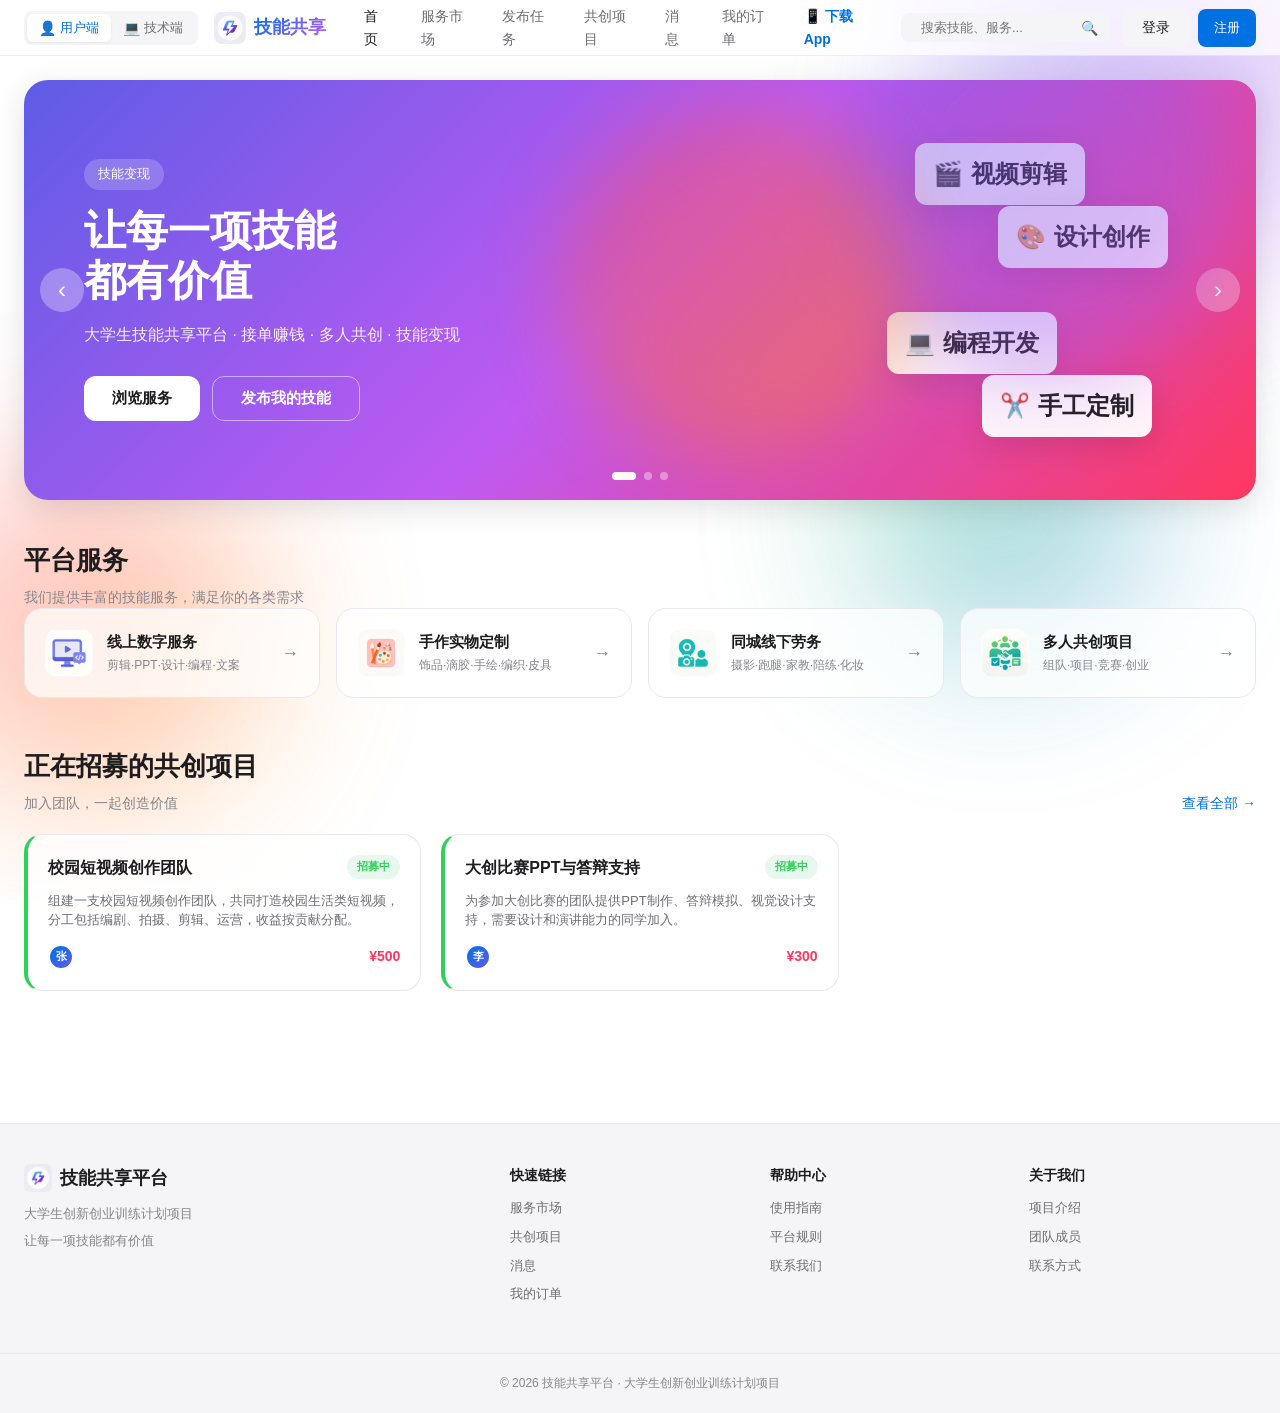
==== index.html @ 02cc00b8 "新增安卓App(Flutter)与下载页，后端v3：在线状态+服务市场+订单API - app/: Flutter客户端源码(Material 3简洁风)，GitHub Actions云端打包APK并" ====
<!DOCTYPE html>
<html lang="zh-CN">
<head>
    <meta charset="UTF-8">
    <meta name="viewport" content="width=device-width, initial-scale=1.0, interactive-widget=resizes-content">
    <title>技能共享平台 - 让每一项技能都有价值</title>
    <link rel="stylesheet" href="css/style.css?v=20260830b">
</head>
<body>

<div class="bg-decor">
    <div class="bg-blob blob-1"></div>
    <div class="bg-blob blob-2"></div>
    <div class="bg-blob blob-3"></div>
</div>

<!-- ========== 顶部导航栏 ========== -->
<header class="navbar">
    <div class="nav-container">
        <!-- 角色切换（移到logo左边） -->
        <div class="role-switch">
            <button class="role-btn active" data-role="user" onclick="switchRole('user')">
                <span class="role-icon">👤</span>用户端
            </button>
            <button class="role-btn" data-role="tech" onclick="switchRole('tech')">
                <span class="role-icon">💻</span>技术端
            </button>
        </div>

        <div class="logo" onclick="switchPage('home')">
            <img src="images/logo.png" alt="logo" class="logo-img" onerror="this.style.display='none';this.nextElementSibling.style.display='inline';">
            <span class="logo-mark" style="display:none;">⚡</span>
            <span class="logo-text">技能共享</span>
        </div>

        <nav class="nav-menu" id="navMenu">
            <a class="nav-item active" data-page="home" onclick="switchPage('home')">首页</a>
            <a class="nav-item nav-user-only" data-page="service-market" onclick="switchPage('service-market')">服务市场</a>
            <a class="nav-item nav-user-only" data-page="publish-task" onclick="switchPage('publish-task')">发布任务</a>
            <a class="nav-item nav-tech-only" data-page="market" onclick="switchPage('market')" style="display:none;">技能市场</a>
            <a class="nav-item nav-tech-only" data-page="publish" onclick="switchPage('publish')" style="display:none;">发布服务</a>
            <a class="nav-item nav-tech-only" data-page="tech-hall" onclick="switchPage('tech-hall')" style="display:none;">接单大厅</a>
            <a class="nav-item" data-page="cooperate" onclick="switchPage('cooperate')">共创项目</a>
            <a class="nav-item nav-msg" data-page="messages" onclick="switchPage('messages')">
                消息
                <span class="nav-badge" id="navMsgBadge" style="display:none;">0</span>
            </a>
            <a class="nav-item nav-order" data-page="orders" onclick="switchPage('orders')">
                我的订单
                <span class="nav-badge" id="navOrderBadge" style="display:none;">0</span>
            </a>
            <a class="nav-item" href="app.html" style="color:var(--primary);font-weight:600;">📱 下载App</a>
        </nav>

        <div class="nav-right">
            <div class="search-box">
                <input type="text" id="searchInput" placeholder="搜索技能、服务..." onkeyup="handleSearch(event)">
                <button onclick="doSearch()">🔍</button>
            </div>
            <div class="user-area" id="userArea">
                <button class="btn-ghost" onclick="showLoginModal()">登录</button>
                <button class="btn-primary btn-sm" onclick="showRegisterModal()">注册</button>
            </div>
            <div class="user-info" id="userInfo" style="display:none;">
                <img class="user-avatar-img" id="userAvatarImg" src="" style="display:none;" onclick="switchPage('messages')">
                <span class="user-avatar" id="userAvatar">U</span>
                <span class="user-name" id="userName">用户</span>
                <button class="btn-logout" onclick="logout()">退出</button>
            </div>
        </div>
    </div>
</header>

<!-- ========== 主内容区 ========== -->
<main class="main-content">

    <!-- ========== 首页 ========== -->
    <section class="page active" id="page-home">
        <div class="carousel" id="carousel">
            <div class="carousel-track" id="carouselTrack">
                <div class="carousel-slide slide-1">
                    <div class="slide-content">
                        <span class="slide-tag">技能变现</span>
                        <h1>让每一项技能<br>都有价值</h1>
                        <p>大学生技能共享平台 · 接单赚钱 · 多人共创 · 技能变现</p>
                        <div class="slide-btns">
                            <button class="btn-white" onclick="switchPage('service-market')">浏览服务</button>
                            <button class="btn-outline-white" onclick="switchPage('publish')">发布我的技能</button>
                        </div>
                    </div>
                    <div class="slide-visual">
                        <div class="float-card card-a">🎬<span>视频剪辑</span></div>
                        <div class="float-card card-b">🎨<span>设计创作</span></div>
                        <div class="float-card card-c">💻<span>编程开发</span></div>
                        <div class="float-card card-d">✂️<span>手工定制</span></div>
                        <div class="blob blob-1"></div>
                        <div class="blob blob-2"></div>
                    </div>
                </div>
                <div class="carousel-slide slide-2">
                    <div class="slide-content">
                        <span class="slide-tag">多人共创</span>
                        <h1>组队完成项目<br>技能互补 收益共享</h1>
                        <p>发起或加入共创项目，找到志同道合的伙伴，一起完成挑战</p>
                        <div class="slide-btns">
                            <button class="btn-white" onclick="switchPage('cooperate')">探索项目</button>
                            <button class="btn-outline-white" onclick="showCreateProjectModal()">创建项目</button>
                        </div>
                    </div>
                    <div class="slide-visual">
                        <div class="team-avatar t1">张</div>
                        <div class="team-avatar t2">李</div>
                        <div class="team-avatar t3">王</div>
                        <div class="team-avatar t4">赵</div>
                        <div class="team-center">🤝</div>
                        <div class="blob blob-3"></div>
                    </div>
                </div>
                <div class="carousel-slide slide-3">
                    <div class="slide-content">
                        <span class="slide-tag">安全可靠</span>
                        <h1>平台担保交易<br>技能认证 放心接单</h1>
                        <p>平台技能认证体系 · 交易担保 · 评价反馈 · 保障双方权益</p>
                        <div class="slide-btns">
                            <button class="btn-white" onclick="showRegisterModal()">立即加入</button>
                            <button class="btn-outline-white" onclick="switchPage('service-market')">看看市场</button>
                        </div>
                    </div>
                    <div class="slide-visual">
                        <div class="shield-icon">🛡️</div>
                        <div class="feature-badge f1">✓ 技能认证</div>
                        <div class="feature-badge f2">✓ 担保交易</div>
                        <div class="feature-badge f3">✓ 评价体系</div>
                        <div class="blob blob-4"></div>
                    </div>
                </div>
            </div>
            <button class="carousel-prev" onclick="carouselPrev()">‹</button>
            <button class="carousel-next" onclick="carouselNext()">›</button>
            <div class="carousel-dots" id="carouselDots"></div>
        </div>

        <div class="section reveal" id="homeUserSection">
            <h2 class="section-title">平台服务</h2>
            <p class="section-subtitle">我们提供丰富的技能服务，满足你的各类需求</p>
            <div class="category-grid" id="homeUserCategoryGrid"></div>
        </div>

        <div class="section reveal" id="homeTechSection" style="display:none;">
            <h2 class="section-title">服务分类</h2>
            <p class="section-subtitle">选择你需要的服务类型，发现更多精彩</p>
            <div class="category-grid" id="homeTechCategoryGrid"></div>
        </div>

        <div class="section reveal" id="homeTechServiceSection" style="display:none;">
            <div class="section-header">
                <div><h2 class="section-title">热门技能服务</h2><p class="section-subtitle">精选优质服务，满足你的需求</p></div>
                <a class="more-link" onclick="switchPage('market')">查看全部 →</a>
            </div>
            <div class="service-grid" id="homeServiceGrid"></div>
        </div>

        <div class="section reveal">
            <div class="section-header">
                <div><h2 class="section-title">正在招募的共创项目</h2><p class="section-subtitle">加入团队，一起创造价值</p></div>
                <a class="more-link" onclick="switchPage('cooperate')">查看全部 →</a>
            </div>
            <div class="project-grid" id="homeProjectGrid"></div>
        </div>
    </section>

    <!-- ========== 服务市场（用户端） ========== -->
    <section class="page" id="page-service-market">
        <div class="page-header-with-back">
            <button class="back-btn" onclick="switchPage('home')">← 返回</button>
            <div><h1>服务市场</h1><p class="page-subtitle">探索平台提供的各类技能服务，发布技能的同学可在此求职</p></div>
        </div>
        <div class="service-market-intro reveal">
            <div class="intro-card">
                <div class="intro-icon">🎯</div>
                <h3>发布需求任务</h3>
                <p>有需求？发布任务，让技能者主动联系你</p>
                <button class="btn-primary btn-sm" onclick="switchPage('publish-task')">立即发布</button>
            </div>
            <div class="intro-card">
                <div class="intro-icon">💼</div>
                <h3>我是技能者</h3>
                <p>有技能？切换到技术端，发布服务或接单</p>
                <button class="btn-ghost btn-sm" onclick="switchRole('tech')">切换技术端</button>
            </div>
        </div>
        <div class="section reveal">
            <h2 class="section-title">服务分类</h2>
            <p class="section-subtitle">点击分类查看详细服务类型</p>
            <div class="category-grid" id="serviceMarketGrid"></div>
        </div>
    </section>

    <!-- ========== 分类详情页 ========== -->
    <section class="page" id="page-category">
        <div class="page-header-with-back">
            <button class="back-btn" onclick="goBackFromCategory()">← 返回</button>
            <div><h1 id="categoryTitle">服务分类</h1><p id="categoryDesc" class="page-subtitle">选择具体的服务类型</p></div>
        </div>
        <div class="subcategory-grid reveal" id="subcategoryGrid"></div>
        <div class="section" id="categoryServiceSection" style="display:none;">
            <h3 class="subsection-title" id="categoryServiceTitle">全部服务</h3>
            <div class="service-grid" id="categoryServiceGrid"></div>
        </div>
    </section>

    <!-- ========== 技能市场（技术端） ========== -->
    <section class="page" id="page-market">
        <div class="page-header-with-back">
            <button class="back-btn" onclick="switchPage('home')">← 返回</button>
            <div><h1>技能市场</h1><p class="page-subtitle">发现大学生的优质技能服务</p></div>
        </div>
        <div class="filter-bar reveal">
            <div class="filter-group">
                <span class="filter-label">分类：</span>
                <button class="filter-btn active" data-cat="all" onclick="filterMarket('all')">全部</button>
                <button class="filter-btn" data-cat="线上数字服务" onclick="filterMarket('线上数字服务')">线上数字</button>
                <button class="filter-btn" data-cat="手作实物定制" onclick="filterMarket('手作实物定制')">手作实物</button>
                <button class="filter-btn" data-cat="同城线下劳务" onclick="filterMarket('同城线下劳务')">同城线下</button>
            </div>
            <div class="filter-group">
                <span class="filter-label">排序：</span>
                <select class="sort-select" onchange="sortMarket(this.value)">
                    <option value="default">默认排序</option>
                    <option value="price-asc">价格从低到高</option>
                    <option value="price-desc">价格从高到低</option>
                    <option value="newest">最新发布</option>
                </select>
            </div>
        </div>
        <div class="service-grid reveal" id="marketServiceGrid"></div>
        <div class="empty-state" id="marketEmpty" style="display:none;"><span class="empty-icon">📭</span><p>暂无符合条件的服务</p></div>
    </section>

    <!-- ========== 接单大厅（技术端） ========== -->
    <section class="page" id="page-tech-hall">
        <div class="page-header-with-back">
            <button class="back-btn" onclick="switchPage('home')">← 返回</button>
            <div><h1>接单大厅</h1><p class="page-subtitle">浏览用户发布的需求任务，选择你能完成的接单</p></div>
        </div>
        <div class="section reveal">
            <h3 class="subsection-title">选择服务分类</h3>
            <div class="category-grid" id="techHallCategoryGrid"></div>
        </div>
        <div class="section" id="techHallSubSection" style="display:none;">
            <h3 class="subsection-title" id="techHallSubTitle">具体类型</h3>
            <div class="subcategory-grid" id="techHallSubGrid"></div>
        </div>
        <div class="section reveal" id="techHallTaskSection">
            <h3 class="subsection-title" id="techHallTaskTitle">全部需求任务</h3>
            <div class="task-grid" id="taskGrid"></div>
            <div class="empty-state" id="taskEmpty" style="display:none;"><span class="empty-icon">📋</span><p>暂无需求任务</p></div>
        </div>
    </section>

    <!-- ========== 消息页面（参考抖音网页版） ========== -->
    <section class="page" id="page-messages">
        <div class="messages-container">
            <!-- 左侧会话列表 -->
            <div class="msg-sidebar">
                <div class="msg-sidebar-header">
                    <h3>消息</h3>
                    <button class="new-chat-btn" onclick="showNewChatModal()">＋ 发起聊天</button>
                </div>
                <div class="msg-list" id="msgList"></div>
                <div class="msg-empty" id="msgEmpty" style="display:none;">
                    <span class="empty-icon">💬</span>
                    <p>暂无消息</p>
                    <p style="font-size:12px;color:#86868b;margin-top:4px;">点上方「＋ 发起聊天」按账号找人，或接单/下单后自动创建对话</p>
                </div>
            </div>
            <!-- 右侧聊天窗口 -->
            <div class="msg-chat" id="msgChat">
                <div class="msg-chat-placeholder" id="msgChatPlaceholder">
                    <span style="font-size:64px;opacity:0.3;">💬</span>
                    <p style="color:#86868b;margin-top:12px;">选择一个会话开始聊天</p>
                </div>
                <div class="msg-chat-window" id="msgChatWindow" style="display:none;">
                    <div class="msg-chat-header" id="msgChatHeader"></div>
                    <div class="msg-chat-body" id="msgChatBody"></div>
                    <div class="msg-chat-input">
                        <label class="msg-file-btn" title="发送文件/图片">
                            📎
                            <input type="file" id="msgFileInput" style="display:none;" onchange="sendMessageFile(event)" multiple accept="image/*,video/*,.pdf,.doc,.docx,.xls,.xlsx,.ppt,.pptx,.txt,.zip,.mp3">
                        </label>
                        <input type="text" id="msgInput" placeholder="说点什么..." onkeyup="handleChatKey(event)">
                        <button class="btn-primary btn-sm" onclick="sendChatMessage()">发送</button>
                    </div>
                </div>
            </div>
        </div>
    </section>

    <!-- ========== 发布服务（技术端） ========== -->
    <section class="page" id="page-publish">
        <div class="page-header-with-back">
            <button class="back-btn" onclick="switchPage('home')">← 返回</button>
            <div><h1>发布技能服务</h1><p class="page-subtitle">上架你的技能，开始接单赚钱</p></div>
        </div>
        <div class="form-card reveal">
            <form id="publishForm" onsubmit="submitService(event)">
                <div class="form-row">
                    <div class="form-group">
                        <label>服务标题 <span class="required">*</span></label>
                        <input type="text" id="serviceTitle" placeholder="例如：短视频剪辑 / PPT美化" required>
                    </div>
                    <div class="form-group">
                        <label>服务价格（元） <span class="required">*</span></label>
                        <input type="number" id="servicePrice" placeholder="80" min="0" step="0.01" required>
                    </div>
                </div>
                <div class="form-row">
                    <div class="form-group">
                        <label>服务分类 <span class="required">*</span></label>
                        <select id="serviceType" required onchange="updateSubCategoryOptions('service')">
                            <option value="">请选择分类</option>
                            <option value="线上数字服务">线上数字服务</option>
                            <option value="手作实物定制">手作实物定制</option>
                            <option value="同城线下劳务">同城线下劳务</option>
                        </select>
                    </div>
                    <div class="form-group">
                        <label>具体类型</label>
                        <select id="serviceSubCategory"><option value="">请先选择分类</option></select>
                    </div>
                </div>
                <div class="form-group">
                    <label>技能标签</label>
                    <input type="text" id="serviceTag" placeholder="剪辑,调色,字幕（逗号分隔）">
                </div>
                <div class="form-group">
                    <label>服务详情描述 <span class="required">*</span></label>
                    <textarea id="serviceDesc" rows="4" placeholder="详细描述你的服务内容、交付标准、交付时间等..." required></textarea>
                </div>
                <!-- 封面图上传 -->
                <div class="form-group">
                    <label>封面图片</label>
                    <div class="upload-area" onclick="document.getElementById('serviceCoverInput').click()">
                        <div class="upload-preview" id="serviceCoverPreview">
                            <span class="upload-icon">🖼️</span>
                            <span class="upload-text">点击选择封面图片</span>
                        </div>
                        <input type="file" id="serviceCoverInput" style="display:none;" accept="image/*" onchange="handleCoverUpload(event,'service')">
                    </div>
                    <small class="form-hint">支持 JPG/PNG/WebP，建议尺寸 600×400px</small>
                </div>
                <!-- 作品样例多文件上传 -->
                <div class="form-group">
                    <label>作品样例（可多选，支持图片/视频/音频）</label>
                    <div class="upload-area" onclick="document.getElementById('serviceSampleInput').click()">
                        <div class="upload-preview" id="serviceSamplePreview">
                            <span class="upload-icon">📁</span>
                            <span class="upload-text">点击选择作品样例（可多选）</span>
                        </div>
                        <input type="file" id="serviceSampleInput" style="display:none;" multiple accept="image/*,video/*,audio/*" onchange="handleSampleUpload(event,'service')">
                    </div>
                    <small class="form-hint">支持图片(JPG/PNG/GIF)、视频(MP4)、音频(MP3)，可多选</small>
                    <div class="sample-list" id="serviceSampleList"></div>
                </div>
                <div class="form-actions">
                    <button type="submit" class="btn-primary">发布服务</button>
                    <button type="reset" class="btn-ghost" onclick="resetServiceUpload()">重置</button>
                </div>
            </form>
        </div>
    </section>

    <!-- ========== 发布任务（用户端） ========== -->
    <section class="page" id="page-publish-task">
        <div class="page-header-with-back">
            <button class="back-btn" onclick="switchPage('home')">← 返回</button>
            <div><h1>发布需求任务</h1><p class="page-subtitle">描述你的需求，等待技能者接单</p></div>
        </div>
        <div class="form-card reveal">
            <form id="publishTaskForm" onsubmit="submitTask(event)">
                <div class="form-row">
                    <div class="form-group">
                        <label>任务标题 <span class="required">*</span></label>
                        <input type="text" id="taskTitle" placeholder="例如：需要剪辑一条1分钟短视频" required>
                    </div>
                    <div class="form-group">
                        <label>预算（元） <span class="required">*</span></label>
                        <input type="number" id="taskBudget" placeholder="100" min="0" step="0.01" required>
                    </div>
                </div>
                <div class="form-row">
                    <div class="form-group">
                        <label>任务分类 <span class="required">*</span></label>
                        <select id="taskType" required onchange="updateSubCategoryOptions('task')">
                            <option value="">请选择分类</option>
                            <option value="线上数字服务">线上数字服务</option>
                            <option value="手作实物定制">手作实物定制</option>
                            <option value="同城线下劳务">同城线下劳务</option>
                        </select>
                    </div>
                    <div class="form-group">
                        <label>具体类型</label>
                        <select id="taskSubCategory"><option value="">请先选择分类</option></select>
                    </div>
                </div>
                <div class="form-group">
                    <label>期望交付时间</label>
                    <input type="text" id="taskDeadline" placeholder="例如：3天内 / 下周五前">
                </div>
                <div class="form-group">
                    <label>任务详情描述 <span class="required">*</span></label>
                    <textarea id="taskDesc" rows="4" placeholder="详细描述你的需求、要求、参考样例等..." required></textarea>
                </div>
                <!-- 任务附件上传（图片/视频/文档） -->
                <div class="form-group">
                    <label>参考样品/对标文件（可多选，支持图片/视频/文档）</label>
                    <div class="upload-area" onclick="document.getElementById('taskFileInput').click()">
                        <div class="upload-preview" id="taskFilePreview">
                            <span class="upload-icon">📎</span>
                            <span class="upload-text">点击上传参考文件（图片/视频/文档，可多选）</span>
                        </div>
                        <input type="file" id="taskFileInput" style="display:none;" multiple accept="image/*,video/*,.pdf,.doc,.docx,.xls,.xlsx,.ppt,.pptx,.txt,.zip,.mp3" onchange="handleSampleUpload(event,'task')">
                    </div>
                    <small class="form-hint">支持图片、视频(MP4)、PDF、Word、Excel、PPT、压缩包等，可多选</small>
                    <div class="sample-list" id="taskSampleList"></div>
                </div>
                <div class="form-actions">
                    <button type="submit" class="btn-primary">发布任务</button>
                    <button type="reset" class="btn-ghost" onclick="resetTaskUpload()">重置</button>
                </div>
            </form>
        </div>
    </section>

    <!-- ========== 共创项目 ========== -->
    <section class="page" id="page-cooperate">
        <div class="page-header-with-back">
            <button class="back-btn" onclick="switchPage('home')">← 返回</button>
            <div><h1>多人共创项目</h1><p class="page-subtitle">组队完成项目，技能互补，收益共享</p></div>
            <button class="btn-primary" onclick="showCreateProjectModal()">+ 创建项目</button>
        </div>
        <div class="project-grid reveal" id="cooperateGrid"></div>
        <div class="empty-state" id="cooperateEmpty" style="display:none;"><span class="empty-icon">🚀</span><p>暂无共创项目，点击上方按钮创建第一个</p></div>
    </section>

    <!-- ========== 我的订单 ========== -->
    <section class="page" id="page-orders">
        <div class="page-header-with-back">
            <button class="back-btn" onclick="switchPage('home')">← 返回</button>
            <div><h1>我的订单</h1><p class="page-subtitle">管理你所有的订单和任务</p></div>
        </div>
        <div class="order-tabs reveal">
            <button class="order-tab active" data-tab="received" onclick="switchOrderTab('received')">我接收的</button>
            <button class="order-tab" data-tab="published" onclick="switchOrderTab('published')">我发布的</button>
            <button class="order-tab" data-tab="history" onclick="switchOrderTab('history')">历史订单</button>
        </div>
        <div class="order-list" id="orderList"></div>
        <div class="empty-state" id="orderEmpty" style="display:none;"><span class="empty-icon">📋</span><p id="orderEmptyText">暂无订单</p></div>
    </section>

</main>

<!-- ========== 页脚 ========== -->
<footer class="footer">
    <div class="footer-container">
        <div class="footer-col">
            <div class="footer-logo"><img src="images/logo.png" alt="logo" class="footer-logo-img" onerror="this.style.display='none';">技能共享平台</div>
            <p>大学生创新创业训练计划项目</p>
            <p>让每一项技能都有价值</p>
        </div>
        <div class="footer-col">
            <h4>快速链接</h4>
            <a onclick="switchPage('service-market')">服务市场</a>
            <a onclick="switchPage('cooperate')">共创项目</a>
            <a onclick="switchPage('messages')">消息</a>
            <a onclick="switchPage('orders')">我的订单</a>
        </div>
        <div class="footer-col">
            <h4>帮助中心</h4>
            <a>使用指南</a>
            <a>平台规则</a>
            <a>联系我们</a>
        </div>
        <div class="footer-col">
            <h4>关于我们</h4>
            <a>项目介绍</a>
            <a>团队成员</a>
            <a>联系方式</a>
        </div>
    </div>
    <div class="footer-bottom"><p>© 2026 技能共享平台 · 大学生创新创业训练计划项目</p></div>
</footer>

<!-- ========== 弹窗：登录 ========== -->
<div class="modal" id="loginModal">
    <div class="modal-content modal-sm">
        <div class="modal-header"><h3>用户登录</h3><span class="modal-close" onclick="closeModal('loginModal')">×</span></div>
        <div class="modal-body">
            <form onsubmit="doLogin(event)">
                <div class="form-group"><label>账号</label><input type="text" id="loginUsername" placeholder="请输入账号" required></div>
                <div class="form-group"><label>密码</label><input type="password" id="loginPassword" placeholder="请输入密码" required></div>
                <button type="submit" class="btn-primary btn-block">登录</button>
            </form>
            <p class="modal-tip">还没有账号？<a onclick="closeModal('loginModal');showRegisterModal()">立即注册</a></p>
            <p class="modal-tip" style="margin-top:8px;font-size:12px;color:#86868b;">测试账号：editor01 / 123456</p>
        </div>
    </div>
</div>

<!-- ========== 弹窗：注册（含头像选择） ========== -->
<div class="modal" id="registerModal">
    <div class="modal-content modal-sm">
        <div class="modal-header"><h3>用户注册</h3><span class="modal-close" onclick="closeModal('registerModal')">×</span></div>
        <div class="modal-body">
            <form onsubmit="doRegister(event)">
                <!-- 头像选择 -->
                <div class="form-group" style="text-align:center;">
                    <label>选择头像</label>
                    <div class="avatar-upload" onclick="document.getElementById('regAvatarInput').click()">
                        <img id="regAvatarPreview" src="" style="display:none;" class="avatar-preview-img">
                        <span id="regAvatarPlaceholder" class="avatar-placeholder">👤</span>
                        <span class="avatar-upload-hint">点击选择头像</span>
                        <input type="file" id="regAvatarInput" style="display:none;" accept="image/*" onchange="handleAvatarUpload(event)">
                    </div>
                </div>
                <div class="form-group"><label>账号 <span class="required">*</span></label><input type="text" id="regUsername" placeholder="设置登录账号" required></div>
                <div class="form-group"><label>密码 <span class="required">*</span></label><input type="password" id="regPassword" placeholder="设置密码" required></div>
                <div class="form-group"><label>真实姓名</label><input type="text" id="regRealName" placeholder="选填"></div>
                <div class="form-group"><label>手机号</label><input type="text" id="regPhone" placeholder="选填"></div>
                <div class="form-group">
                    <label>用户类型</label>
                    <select id="regUserType">
                        <option value="0">普通客户（发布任务/购买服务）</option>
                        <option value="1">技能提供者（发布服务/接单）</option>
                    </select>
                </div>
                <div class="form-group" id="regSkillGroup" style="display:none;">
                    <label>技能标签</label><input type="text" id="regSkillTag" placeholder="剪辑,PPT,设计（逗号分隔）">
                </div>
                <button type="submit" class="btn-primary btn-block">注册</button>
            </form>
            <p class="modal-tip">已有账号？<a onclick="closeModal('registerModal');showLoginModal()">立即登录</a></p>
        </div>
    </div>
</div>

<!-- ========== 弹窗：发起新聊天（按账号查找） ========== -->
<div class="modal" id="newChatModal">
    <div class="modal-content modal-sm">
        <div class="modal-header"><h3>发起新聊天</h3><span class="modal-close" onclick="closeModal('newChatModal')">×</span></div>
        <div class="modal-body">
            <form onsubmit="doStartNewChat(event)">
                <div class="form-group"><label>对方注册账号 <span class="required">*</span></label><input type="text" id="newChatUsername" placeholder="输入对方的注册账号" required></div>
                <button type="submit" class="btn-primary btn-block">查找并开始聊天</button>
            </form>
            <p class="modal-tip">输入对方注册时设置的账号（不是昵称）</p>
        </div>
    </div>
</div>

<!-- ========== 弹窗：服务详情 ========== -->
<div class="modal" id="serviceDetailModal">
    <div class="modal-content modal-lg">
        <div class="modal-header"><h3 id="detailTitle">服务详情</h3><span class="modal-close" onclick="closeModal('serviceDetailModal')">×</span></div>
        <div class="modal-body" id="detailBody"></div>
    </div>
</div>

<!-- ========== 弹窗：任务详情（含封面+附件） ========== -->
<div class="modal" id="taskDetailModal">
    <div class="modal-content modal-lg">
        <div class="modal-header"><h3 id="taskDetailTitle">任务详情</h3><span class="modal-close" onclick="closeModal('taskDetailModal')">×</span></div>
        <div class="modal-body" id="taskDetailBody"></div>
    </div>
</div>

<!-- ========== 弹窗：创建共创项目 ========== -->
<div class="modal" id="createProjectModal">
    <div class="modal-content modal-md">
        <div class="modal-header"><h3>创建共创项目</h3><span class="modal-close" onclick="closeModal('createProjectModal')">×</span></div>
        <div class="modal-body">
            <form onsubmit="submitProject(event)">
                <div class="form-group"><label>项目名称 <span class="required">*</span></label><input type="text" id="projectName" placeholder="例如：校园短视频创作团队" required></div>
                <div class="form-group"><label>项目描述 <span class="required">*</span></label><textarea id="projectDesc" rows="3" placeholder="描述项目目标、需要的技能角色、分工方式等..." required></textarea></div>
                <div class="form-row">
                    <div class="form-group"><label>项目预算（元）</label><input type="number" id="projectBudget" placeholder="选填" min="0" step="0.01"></div>
                    <div class="form-group"><label>招募人数</label><input type="number" id="projectMembers" placeholder="选填" min="1"></div>
                </div>
                <div class="form-group"><label>需要的技能</label><input type="text" id="projectSkills" placeholder="剪辑,文案,摄影（逗号分隔）"></div>
                <button type="submit" class="btn-primary btn-block">发布项目（自动创建群聊）</button>
            </form>
        </div>
    </div>
</div>

<!-- ========== 弹窗：项目详情（含群聊入口） ========== -->
<div class="modal" id="projectDetailModal">
    <div class="modal-content modal-md">
        <div class="modal-header"><h3 id="projectDetailTitle">项目详情</h3><span class="modal-close" onclick="closeModal('projectDetailModal')">×</span></div>
        <div class="modal-body" id="projectDetailBody"></div>
    </div>
</div>

<!-- Toast -->
<div class="toast" id="toast"></div>

<script src="js/main.js?v=20260830b"></script>
</body>
</html>
---- css/style.css ----
/* ========== 全局变量与重置 ========== */
:root {
    --primary: #0071e3;
    --primary-hover: #0077ed;
    --primary-light: #e8f2ff;
    --accent: #5e5ce6;
    --accent2: #bf5af2;
    --accent3: #ff375f;
    --accent4: #ff9f0a;
    --accent5: #30d158;
    --text: #1d1d1f;
    --text-secondary: #6e6e73;
    --text-tertiary: #86868b;
    --border: #d2d2d7;
    --border-light: #e8e8ed;
    --bg: #ffffff;
    --bg-secondary: #f5f5f7;
    --bg-tertiary: #fafafa;
    --card-bg: rgba(255,255,255,0.72);
    --shadow-sm: 0 1px 3px rgba(0,0,0,0.06);
    --shadow-md: 0 4px 16px rgba(0,0,0,0.08);
    --shadow-lg: 0 8px 32px rgba(0,0,0,0.12);
    --radius-sm: 8px;
    --radius-md: 12px;
    --radius-lg: 18px;
    --radius-xl: 24px;
    --nav-h: 56px;
}
* { margin:0; padding:0; box-sizing:border-box; }
html { scroll-behavior:smooth; }
body {
    font-family: -apple-system, BlinkMacSystemFont, "SF Pro Display", "PingFang SC", "Helvetica Neue", "Microsoft YaHei", sans-serif;
    color: var(--text);
    background: var(--bg);
    line-height: 1.6;
    min-height: 100vh;
    overflow-x: hidden;
}
a { color: inherit; text-decoration: none; cursor: pointer; }
button { cursor: pointer; font-family: inherit; border: none; background: none; }
input, select, textarea { font-family: inherit; font-size: 14px; }
img { max-width: 100%; display: block; }

/* ========== 多彩背景装饰 ========== */
.bg-decor { position: fixed; top:0; left:0; width:100%; height:100%; pointer-events:none; z-index:0; overflow:hidden; }
.bg-blob { position: absolute; border-radius: 50%; filter: blur(80px); opacity: 0.35; animation: blobFloat 20s ease-in-out infinite; }
.blob-1 { width: 400px; height: 400px; background: linear-gradient(135deg, #5e5ce6, #bf5af2); top: -100px; right: -50px; animation-delay: 0s; }
.blob-2 { width: 350px; height: 350px; background: linear-gradient(135deg, #ff375f, #ff9f0a); bottom: 10%; left: -80px; animation-delay: -7s; }
.blob-3 { width: 300px; height: 300px; background: linear-gradient(135deg, #30d158, #0071e3); top: 40%; right: 10%; animation-delay: -14s; }
@keyframes blobFloat {
    0%,100% { transform: translate(0,0) scale(1); }
    33% { transform: translate(30px,-40px) scale(1.1); }
    66% { transform: translate(-20px,30px) scale(0.95); }
}

/* ========== 滚动进入动画 ========== */
.reveal { opacity: 0; transform: translateY(30px); transition: opacity 0.7s cubic-bezier(0.16,1,0.3,1), transform 0.7s cubic-bezier(0.16,1,0.3,1); }
.reveal.visible { opacity: 1; transform: translateY(0); }

/* ========== 导航栏 ========== */
.navbar {
    position: sticky; top: 0; z-index: 100;
    background: rgba(255,255,255,0.72);
    backdrop-filter: saturate(180%) blur(20px);
    -webkit-backdrop-filter: saturate(180%) blur(20px);
    border-bottom: 1px solid rgba(0,0,0,0.06);
    height: var(--nav-h);
}
.nav-container {
    max-width: 1400px; margin: 0 auto; padding: 0 24px;
    height: 100%; display: flex; align-items: center; gap: 16px;
}
/* 角色切换 - 移到logo左边 */
.role-switch {
    display: flex; background: var(--bg-secondary);
    border-radius: var(--radius-sm); padding: 3px;
    flex-shrink: 0;
}
.role-btn {
    padding: 5px 12px; border-radius: 6px; font-size: 13px;
    color: var(--text-secondary); transition: all 0.2s;
    display: flex; align-items: center; gap: 4px;
}
.role-btn.active { background: #fff; color: var(--primary); box-shadow: var(--shadow-sm); font-weight: 500; }
.role-icon { font-size: 14px; }

.logo { display: flex; align-items: center; gap: 8px; cursor: pointer; flex-shrink: 0; }
.logo-img { width: 32px; height: 32px; border-radius: 8px; object-fit: cover; }
.logo-mark { font-size: 24px; }
.logo-text { font-size: 18px; font-weight: 700; background: linear-gradient(135deg, var(--primary), var(--accent2)); -webkit-background-clip: text; -webkit-text-fill-color: transparent; background-clip: text; }

.nav-menu { display: flex; align-items: center; gap: 4px; flex: 1; margin-left: 8px; }
.nav-item {
    padding: 8px 14px; border-radius: var(--radius-sm);
    font-size: 14px; color: var(--text-secondary);
    transition: all 0.2s; position: relative;
}
.nav-item:hover { background: var(--bg-secondary); color: var(--text); }
.nav-item.active { color: var(--text); font-weight: 500; }
.nav-badge {
    position: absolute; top: 2px; right: 2px;
    background: var(--accent3); color: #fff;
    font-size: 10px; font-weight: 600;
    min-width: 16px; height: 16px; border-radius: 8px;
    display: flex; align-items: center; justify-content: center;
    padding: 0 4px; animation: badgePulse 2s infinite;
}
@keyframes badgePulse {
    0%,100% { box-shadow: 0 0 0 0 rgba(255,55,95,0.4); }
    50% { box-shadow: 0 0 0 6px rgba(255,55,95,0); }
}

.nav-right { display: flex; align-items: center; gap: 12px; flex-shrink: 0; }
.search-box { display: flex; align-items: center; background: var(--bg-secondary); border-radius: var(--radius-sm); padding: 0 4px 0 12px; }
.search-box input { border: none; background: transparent; outline: none; padding: 7px 8px; width: 160px; font-size: 13px; }
.search-box button { padding: 5px 8px; font-size: 14px; border-radius: 6px; }
.search-box button:hover { background: var(--border-light); }

.user-area { display: flex; gap: 8px; }
.user-info { display: flex; align-items: center; gap: 8px; }
.user-avatar-img { width: 32px; height: 32px; border-radius: 50%; object-fit: cover; cursor: pointer; border: 2px solid var(--primary-light); }
.user-avatar {
    width: 32px; height: 32px; border-radius: 50%;
    background: linear-gradient(135deg, var(--primary), var(--accent));
    color: #fff; display: flex; align-items: center; justify-content: center;
    font-size: 14px; font-weight: 600;
}
.user-name { font-size: 14px; font-weight: 500; }
.btn-logout { font-size: 12px; color: var(--text-tertiary); padding: 4px 8px; border-radius: 6px; }
.btn-logout:hover { background: var(--bg-secondary); color: var(--accent3); }

/* ========== 按钮 ========== */
.btn-primary {
    background: var(--primary); color: #fff;
    padding: 10px 20px; border-radius: var(--radius-sm);
    font-size: 14px; font-weight: 500; transition: all 0.2s;
}
.btn-primary:hover { background: var(--primary-hover); transform: translateY(-1px); box-shadow: var(--shadow-md); }
.btn-primary.btn-sm { padding: 7px 16px; font-size: 13px; }
.btn-primary.btn-block { width: 100%; padding: 12px; margin-top: 8px; }
.btn-ghost {
    background: var(--bg-secondary); color: var(--text);
    padding: 10px 20px; border-radius: var(--radius-sm);
    font-size: 14px; font-weight: 500; transition: all 0.2s;
}
.btn-ghost:hover { background: var(--border-light); }
.btn-ghost.btn-sm { padding: 7px 16px; font-size: 13px; }
.btn-white { background: #fff; color: var(--text); padding: 12px 28px; border-radius: var(--radius-md); font-size: 15px; font-weight: 600; transition: all 0.2s; }
.btn-white:hover { transform: translateY(-2px); box-shadow: var(--shadow-lg); }
.btn-outline-white { background: transparent; color: #fff; border: 1.5px solid rgba(255,255,255,0.5); padding: 12px 28px; border-radius: var(--radius-md); font-size: 15px; font-weight: 600; transition: all 0.2s; }
.btn-outline-white:hover { background: rgba(255,255,255,0.15); border-color: #fff; }

/* ========== 主内容 ========== */
.main-content { position: relative; z-index: 1; max-width: 1400px; margin: 0 auto; padding: 24px; }
.page { display: none; animation: pageFadeIn 0.3s ease; }
.page.active { display: block; }
@keyframes pageFadeIn { from { opacity: 0; transform: translateY(10px); } to { opacity: 1; transform: translateY(0); } }

/* ========== 轮播Banner ========== */
.carousel { position: relative; border-radius: var(--radius-xl); overflow: hidden; margin-bottom: 40px; box-shadow: var(--shadow-lg); }
.carousel-track { display: flex; transition: transform 0.6s cubic-bezier(0.16,1,0.3,1); }
.carousel-slide { min-width: 100%; height: 420px; display: flex; align-items: center; padding: 0 60px; position: relative; overflow: hidden; }
.slide-1 { background: linear-gradient(135deg, #5e5ce6 0%, #bf5af2 50%, #ff375f 100%); }
.slide-2 { background: linear-gradient(135deg, #0071e3 0%, #5e5ce6 50%, #bf5af2 100%); }
.slide-3 { background: linear-gradient(135deg, #30d158 0%, #0071e3 50%, #5e5ce6 100%); }
.slide-content { flex: 1; color: #fff; z-index: 2; }
.slide-tag { display: inline-block; background: rgba(255,255,255,0.2); padding: 5px 14px; border-radius: 20px; font-size: 13px; margin-bottom: 16px; backdrop-filter: blur(10px); }
.slide-content h1 { font-size: 42px; font-weight: 800; line-height: 1.2; margin-bottom: 16px; }
.slide-content p { font-size: 16px; opacity: 0.9; margin-bottom: 28px; }
.slide-btns { display: flex; gap: 12px; }
.slide-visual { flex: 1; position: relative; height: 100%; z-index: 1; }
.float-card {
    position: absolute; background: rgba(255,255,255,0.95);
    border-radius: var(--radius-md); padding: 12px 18px;
    font-size: 14px; font-weight: 600; box-shadow: var(--shadow-lg);
    display: flex; align-items: center; gap: 8px;
    animation: floatCard 4s ease-in-out infinite;
}
.float-card span { color: var(--text); }
.card-a { top: 15%; right: 20%; font-size: 24px; animation-delay: 0s; }
.card-b { top: 30%; right: 5%; font-size: 24px; animation-delay: -1s; }
.card-c { bottom: 30%; right: 25%; font-size: 24px; animation-delay: -2s; }
.card-d { bottom: 15%; right: 8%; font-size: 24px; animation-delay: -3s; }
@keyframes floatCard { 0%,100% { transform: translateY(0); } 50% { transform: translateY(-12px); } }
.blob { position: absolute; border-radius: 50%; filter: blur(40px); opacity: 0.4; }
.blob .blob-1 { width: 200px; height: 200px; background: #ff9f0a; top: 10%; right: 30%; }
.blob .blob-2 { width: 150px; height: 150px; background: #30d158; bottom: 20%; right: 10%; }
.blob .blob-3 { width: 180px; height: 180px; background: #ff375f; top: 20%; right: 15%; }
.blob .blob-4 { width: 160px; height: 160px; background: #ff9f0a; bottom: 15%; right: 25%; }
.team-avatar {
    position: absolute; width: 56px; height: 56px; border-radius: 50%;
    background: rgba(255,255,255,0.95); color: var(--primary);
    display: flex; align-items: center; justify-content: center;
    font-size: 20px; font-weight: 700; box-shadow: var(--shadow-lg);
}
.t1 { top: 15%; right: 35%; } .t2 { top: 15%; right: 10%; }
.t3 { bottom: 25%; right: 35%; } .t4 { bottom: 25%; right: 10%; }
.team-center { position: absolute; top: 50%; right: 22%; transform: translateY(-50%); font-size: 48px; animation: floatCard 3s ease-in-out infinite; }
.shield-icon { position: absolute; top: 50%; right: 25%; transform: translateY(-50%); font-size: 80px; animation: floatCard 4s ease-in-out infinite; }
.feature-badge {
    position: absolute; background: rgba(255,255,255,0.95);
    border-radius: 20px; padding: 8px 16px; font-size: 14px; font-weight: 600;
    color: var(--accent5); box-shadow: var(--shadow-md);
}
.f1 { top: 20%; right: 10%; } .f2 { top: 45%; right: 5%; } .f3 { bottom: 20%; right: 12%; }
.carousel-prev, .carousel-next {
    position: absolute; top: 50%; transform: translateY(-50%);
    width: 44px; height: 44px; border-radius: 50%;
    background: rgba(255,255,255,0.3); color: #fff;
    font-size: 24px; display: flex; align-items: center; justify-content: center;
    transition: all 0.2s; backdrop-filter: blur(10px);
}
.carousel-prev { left: 16px; } .carousel-next { right: 16px; }
.carousel-prev:hover, .carousel-next:hover { background: rgba(255,255,255,0.5); }
.carousel-dots { position: absolute; bottom: 20px; left: 50%; transform: translateX(-50%); display: flex; gap: 8px; }
.carousel-dot { width: 8px; height: 8px; border-radius: 50%; background: rgba(255,255,255,0.4); cursor: pointer; transition: all 0.3s; }
.carousel-dot.active { width: 24px; border-radius: 4px; background: #fff; }

/* ========== 通用区块 ========== */
.section { margin-bottom: 48px; }
.section-header { display: flex; justify-content: space-between; align-items: flex-end; margin-bottom: 20px; }
.section-title { font-size: 26px; font-weight: 700; margin-bottom: 4px; }
.section-subtitle { font-size: 14px; color: var(--text-tertiary); }
.subsection-title { font-size: 18px; font-weight: 600; margin-bottom: 16px; }
.more-link { font-size: 14px; color: var(--primary); font-weight: 500; }
.more-link:hover { text-decoration: underline; }

/* ========== 分类卡片 ========== */
.category-grid { display: grid; grid-template-columns: repeat(4, 1fr); gap: 16px; }
.category-card {
    background: var(--card-bg); backdrop-filter: blur(20px);
    border: 1px solid var(--border-light); border-radius: var(--radius-lg);
    padding: 20px; display: flex; align-items: center; gap: 14px;
    cursor: pointer; transition: all 0.3s; position: relative; overflow: hidden;
}
.category-card::before { content: ''; position: absolute; top: 0; left: 0; width: 4px; height: 100%; background: linear-gradient(180deg, var(--primary), var(--accent2)); opacity: 0; transition: opacity 0.3s; }
.category-card:hover { transform: translateY(-4px); box-shadow: var(--shadow-lg); border-color: var(--primary-light); }
.category-card:hover::before { opacity: 1; }
.category-icon { width: 48px; height: 48px; border-radius: 12px; object-fit: cover; flex-shrink: 0; background: var(--bg-secondary); }
.category-icon-emoji { width: 48px; height: 48px; border-radius: 12px; display: flex; align-items: center; justify-content: center; font-size: 24px; flex-shrink: 0; }
.category-info { flex: 1; min-width: 0; }
.category-name { font-size: 15px; font-weight: 600; margin-bottom: 2px; }
.category-desc { font-size: 12px; color: var(--text-tertiary); white-space: nowrap; overflow: hidden; text-overflow: ellipsis; }
.category-arrow { color: var(--text-tertiary); font-size: 18px; flex-shrink: 0; }

/* ========== 子分类网格 ========== */
.subcategory-grid { display: grid; grid-template-columns: repeat(4, 1fr); gap: 12px; margin-bottom: 32px; }
.subcategory-card {
    background: var(--card-bg); backdrop-filter: blur(20px);
    border: 1px solid var(--border-light); border-radius: var(--radius-md);
    padding: 20px; text-align: center; cursor: pointer;
    transition: all 0.25s;
}
.subcategory-card:hover, .subcategory-card.active {
    transform: translateY(-3px); box-shadow: var(--shadow-md);
    border-color: var(--primary); background: var(--primary-light);
}
.subcategory-icon { font-size: 28px; margin-bottom: 8px; }
.subcategory-name { font-size: 14px; font-weight: 600; margin-bottom: 2px; }
.subcategory-count { font-size: 12px; color: var(--text-tertiary); }

/* ========== 服务卡片 ========== */
.service-grid { display: grid; grid-template-columns: repeat(3, 1fr); gap: 20px; }
.service-card {
    background: var(--card-bg); backdrop-filter: blur(20px);
    border: 1px solid var(--border-light); border-radius: var(--radius-lg);
    overflow: hidden; cursor: pointer; transition: all 0.3s;
}
.service-card:hover { transform: translateY(-6px); box-shadow: var(--shadow-lg); }
.service-cover {
    width: 100%; height: 180px; object-fit: cover;
    background: linear-gradient(135deg, var(--primary-light), #f0e6ff);
    display: flex; align-items: center; justify-content: center;
    font-size: 48px; position: relative;
}
.service-cover img { width: 100%; height: 100%; object-fit: cover; }
.service-tag-badge {
    position: absolute; top: 12px; left: 12px;
    background: rgba(255,255,255,0.9); backdrop-filter: blur(10px);
    padding: 4px 10px; border-radius: 20px; font-size: 11px; font-weight: 600;
    color: var(--primary);
}
.service-body { padding: 16px; }
.service-title { font-size: 16px; font-weight: 600; margin-bottom: 8px; line-height: 1.4; }
.service-desc { font-size: 13px; color: var(--text-secondary); margin-bottom: 12px; line-height: 1.5; display: -webkit-box; -webkit-line-clamp: 2; -webkit-box-orient: vertical; overflow: hidden; }
.service-tags { display: flex; flex-wrap: wrap; gap: 6px; margin-bottom: 12px; }
.service-tag { background: var(--bg-secondary); padding: 3px 10px; border-radius: 12px; font-size: 11px; color: var(--text-secondary); }
.service-footer { display: flex; justify-content: space-between; align-items: center; }
.service-price { font-size: 20px; font-weight: 700; color: var(--accent3); }
.service-price small { font-size: 12px; font-weight: 400; color: var(--text-tertiary); }
.service-seller { display: flex; align-items: center; gap: 6px; }
.service-seller-avatar { width: 24px; height: 24px; border-radius: 50%; background: linear-gradient(135deg, var(--primary), var(--accent)); color: #fff; display: flex; align-items: center; justify-content: center; font-size: 11px; font-weight: 600; }
.service-seller-name { font-size: 12px; color: var(--text-secondary); }

/* ========== 任务卡片（带封面） ========== */
.task-grid { display: grid; grid-template-columns: repeat(2, 1fr); gap: 20px; }
.task-card {
    background: var(--card-bg); backdrop-filter: blur(20px);
    border: 1px solid var(--border-light); border-radius: var(--radius-lg);
    overflow: hidden; transition: all 0.3s; display: flex; flex-direction: column;
}
.task-card:hover { transform: translateY(-4px); box-shadow: var(--shadow-lg); }
.task-cover { width: 100%; height: 140px; object-fit: cover; background: linear-gradient(135deg, #e8f2ff, #f0e6ff); display: flex; align-items: center; justify-content: center; font-size: 40px; }
.task-cover img { width: 100%; height: 100%; object-fit: cover; }
.task-body { padding: 16px; flex: 1; display: flex; flex-direction: column; }
.task-header { display: flex; justify-content: space-between; align-items: flex-start; margin-bottom: 10px; }
.task-title { font-size: 16px; font-weight: 600; line-height: 1.4; flex: 1; margin-right: 10px; }
.task-budget { font-size: 18px; font-weight: 700; color: var(--accent3); white-space: nowrap; }
.task-meta { display: flex; flex-wrap: wrap; gap: 8px; margin-bottom: 10px; }
.task-meta-item { display: flex; align-items: center; gap: 4px; font-size: 12px; color: var(--text-secondary); background: var(--bg-secondary); padding: 3px 8px; border-radius: 12px; }
.task-desc { font-size: 13px; color: var(--text-secondary); line-height: 1.5; margin-bottom: 12px; display: -webkit-box; -webkit-line-clamp: 2; -webkit-box-orient: vertical; overflow: hidden; flex: 1; }
.task-footer { display: flex; justify-content: space-between; align-items: center; }
.task-publisher { font-size: 12px; color: var(--text-tertiary); }
.task-take-btn { background: var(--primary); color: #fff; padding: 7px 18px; border-radius: var(--radius-sm); font-size: 13px; font-weight: 500; transition: all 0.2s; }
.task-take-btn:hover { background: var(--primary-hover); }
.task-taken { background: var(--accent5); color: #fff; padding: 7px 18px; border-radius: var(--radius-sm); font-size: 13px; font-weight: 500; }

/* ========== 项目卡片 ========== */
.project-grid { display: grid; grid-template-columns: repeat(3, 1fr); gap: 20px; }
.project-card {
    background: var(--card-bg); backdrop-filter: blur(20px);
    border: 1px solid var(--border-light); border-radius: var(--radius-lg);
    padding: 20px; cursor: pointer; transition: all 0.3s;
    border-left: 4px solid var(--accent5);
}
.project-card:hover { transform: translateY(-4px); box-shadow: var(--shadow-lg); }
.project-header { display: flex; justify-content: space-between; align-items: flex-start; margin-bottom: 10px; }
.project-name { font-size: 16px; font-weight: 600; }
.project-status { font-size: 11px; padding: 3px 10px; border-radius: 12px; font-weight: 600; }
.project-status.recruiting { background: #e8f8ee; color: var(--accent5); }
.project-status.in-progress { background: #fff4e5; color: var(--accent4); }
.project-status.completed { background: var(--bg-secondary); color: var(--text-tertiary); }
.project-desc { font-size: 13px; color: var(--text-secondary); margin-bottom: 14px; line-height: 1.5; display: -webkit-box; -webkit-line-clamp: 2; -webkit-box-orient: vertical; overflow: hidden; }
.project-footer { display: flex; justify-content: space-between; align-items: center; }
.project-members { display: flex; }
.project-member-avatar { width: 26px; height: 26px; border-radius: 50%; border: 2px solid #fff; margin-left: -8px; background: linear-gradient(135deg, var(--primary), var(--accent)); color: #fff; display: flex; align-items: center; justify-content: center; font-size: 11px; font-weight: 600; }
.project-member-avatar:first-child { margin-left: 0; }
.project-budget { font-size: 14px; font-weight: 600; color: var(--accent3); }

/* ========== 页面头部 ========== */
.page-header-with-back { display: flex; align-items: center; gap: 16px; margin-bottom: 28px; }
.page-header-with-back h1 { font-size: 28px; font-weight: 700; }
.page-subtitle { font-size: 14px; color: var(--text-tertiary); margin-top: 2px; }
.back-btn { background: var(--bg-secondary); padding: 8px 14px; border-radius: var(--radius-sm); font-size: 14px; color: var(--text-secondary); transition: all 0.2s; flex-shrink: 0; }
.back-btn:hover { background: var(--border-light); color: var(--text); }

/* ========== 筛选栏 ========== */
.filter-bar { display: flex; justify-content: space-between; align-items: center; margin-bottom: 24px; flex-wrap: wrap; gap: 12px; }
.filter-group { display: flex; align-items: center; gap: 8px; flex-wrap: wrap; }
.filter-label { font-size: 13px; color: var(--text-secondary); }
.filter-btn { padding: 6px 14px; border-radius: 20px; font-size: 13px; color: var(--text-secondary); background: var(--bg-secondary); transition: all 0.2s; }
.filter-btn:hover { background: var(--border-light); }
.filter-btn.active { background: var(--primary); color: #fff; }
.sort-select { padding: 6px 12px; border-radius: var(--radius-sm); border: 1px solid var(--border); font-size: 13px; background: #fff; outline: none; }

/* ========== 表单 ========== */
.form-card { background: var(--card-bg); backdrop-filter: blur(20px); border: 1px solid var(--border-light); border-radius: var(--radius-xl); padding: 32px; max-width: 800px; }
.form-row { display: grid; grid-template-columns: 1fr 1fr; gap: 16px; }
.form-group { margin-bottom: 18px; }
.form-group label { display: block; font-size: 13px; font-weight: 500; color: var(--text); margin-bottom: 6px; }
.required { color: var(--accent3); }
.form-group input, .form-group select, .form-group textarea {
    width: 100%; padding: 10px 14px; border: 1px solid var(--border);
    border-radius: var(--radius-sm); font-size: 14px; outline: none;
    transition: all 0.2s; background: #fff;
}
.form-group input:focus, .form-group select:focus, .form-group textarea:focus { border-color: var(--primary); box-shadow: 0 0 0 3px rgba(0,113,227,0.1); }
.form-group textarea { resize: vertical; }
.form-hint { font-size: 12px; color: var(--text-tertiary); margin-top: 4px; display: block; }
.form-actions { display: flex; gap: 12px; margin-top: 8px; }

/* ========== 文件上传区域 ========== */
.upload-area {
    border: 2px dashed var(--border); border-radius: var(--radius-md);
    padding: 24px; text-align: center; cursor: pointer;
    transition: all 0.2s; background: var(--bg-tertiary);
}
.upload-area:hover { border-color: var(--primary); background: var(--primary-light); }
.upload-preview { display: flex; flex-direction: column; align-items: center; gap: 8px; }
.upload-icon { font-size: 36px; }
.upload-text { font-size: 13px; color: var(--text-secondary); }
.upload-preview.has-image { flex-direction: row; gap: 12px; }
.upload-preview.has-image img { max-width: 200px; max-height: 140px; border-radius: var(--radius-sm); object-fit: cover; }
.sample-list { display: flex; flex-wrap: wrap; gap: 10px; margin-top: 12px; }
.sample-item { position: relative; width: 80px; height: 80px; border-radius: var(--radius-sm); overflow: hidden; background: var(--bg-secondary); display: flex; align-items: center; justify-content: center; }
.sample-item img { width: 100%; height: 100%; object-fit: cover; }
.sample-item .sample-file-icon { font-size: 24px; }
.sample-item .sample-name { position: absolute; bottom: 0; left: 0; right: 0; background: rgba(0,0,0,0.6); color: #fff; font-size: 9px; padding: 2px 4px; text-align: center; white-space: nowrap; overflow: hidden; text-overflow: ellipsis; }
.sample-item .sample-remove { position: absolute; top: 2px; right: 2px; width: 18px; height: 18px; border-radius: 50%; background: rgba(0,0,0,0.5); color: #fff; font-size: 12px; display: flex; align-items: center; justify-content: center; cursor: pointer; }

/* ========== 头像上传 ========== */
.avatar-upload {
    width: 80px; height: 80px; border-radius: 50%;
    border: 2px dashed var(--border); margin: 0 auto 8px;
    display: flex; align-items: center; justify-content: center;
    cursor: pointer; position: relative; overflow: hidden;
    background: var(--bg-secondary); transition: all 0.2s;
}
.avatar-upload:hover { border-color: var(--primary); }
.avatar-preview-img { width: 100%; height: 100%; object-fit: cover; border-radius: 50%; }
.avatar-placeholder { font-size: 32px; }
.avatar-upload-hint { position: absolute; bottom: 0; left: 0; right: 0; background: rgba(0,0,0,0.5); color: #fff; font-size: 10px; padding: 2px 0; text-align: center; }

/* ========== 服务市场介绍 ========== */
.service-market-intro { display: grid; grid-template-columns: 1fr 1fr; gap: 20px; margin-bottom: 32px; }
.intro-card { background: var(--card-bg); backdrop-filter: blur(20px); border: 1px solid var(--border-light); border-radius: var(--radius-lg); padding: 24px; text-align: center; }
.intro-icon { font-size: 40px; margin-bottom: 12px; }
.intro-card h3 { font-size: 18px; font-weight: 600; margin-bottom: 8px; }
.intro-card p { font-size: 13px; color: var(--text-secondary); margin-bottom: 16px; }

/* ========== 消息页面（抖音风格） ========== */
.messages-container { display: flex; height: calc(100vh - var(--nav-h) - 80px); height: calc(100dvh - var(--nav-h) - 80px); min-height: 360px; background: var(--card-bg); backdrop-filter: blur(20px); border: 1px solid var(--border-light); border-radius: var(--radius-xl); overflow: hidden; }
@media (min-height: 700px) {
    /* 大屏窗口保持原来的最小高度，矮窗口不再强制 500px（否则输入栏会被顶出屏幕） */
    .messages-container { min-height: 500px; }
}
.msg-sidebar { width: 320px; border-right: 1px solid var(--border-light); display: flex; flex-direction: column; background: rgba(255,255,255,0.5); min-height: 0; }
.msg-sidebar-header { padding: 16px 20px; border-bottom: 1px solid var(--border-light); display: flex; align-items: center; justify-content: space-between; gap: 10px; }
.new-chat-btn { background: var(--primary); color: #fff; font-size: 12px; font-weight: 600; padding: 6px 12px; border-radius: 16px; white-space: nowrap; transition: all 0.2s; }
.new-chat-btn:hover { background: var(--primary-hover); }
.msg-sidebar-header h3 { font-size: 18px; font-weight: 700; }
.msg-list { flex: 1; overflow-y: auto; min-height: 0; }
.msg-item { display: flex; align-items: center; gap: 12px; padding: 12px 16px; cursor: pointer; transition: all 0.15s; border-bottom: 1px solid var(--border-light); position: relative; }
.msg-item:hover { background: var(--bg-secondary); }
.msg-item.active { background: var(--primary-light); }
.msg-item-avatar { width: 44px; height: 44px; border-radius: 50%; flex-shrink: 0; object-fit: cover; background: linear-gradient(135deg, var(--primary), var(--accent)); color: #fff; display: flex; align-items: center; justify-content: center; font-size: 16px; font-weight: 600; }
.msg-item-avatar.group { background: linear-gradient(135deg, var(--accent5), var(--primary)); font-size: 14px; }
.msg-item-info { flex: 1; min-width: 0; }
.msg-item-name { font-size: 14px; font-weight: 600; margin-bottom: 2px; display: flex; justify-content: space-between; align-items: center; }
.msg-item-time { font-size: 11px; color: var(--text-tertiary); font-weight: 400; flex-shrink: 0; margin-left: 8px; }
.msg-item-preview { font-size: 12px; color: var(--text-tertiary); white-space: nowrap; overflow: hidden; text-overflow: ellipsis; }
.online-dot { width: 8px; height: 8px; background: #34c759; border-radius: 50%; display: inline-block; margin-left: 6px; flex-shrink: 0; }
.chat-online-tag { font-size: 11px; color: #34c759; margin-left: 8px; font-weight: 500; }
.msg-item-badge { position: absolute; top: 12px; right: 16px; background: var(--accent3); color: #fff; font-size: 10px; font-weight: 600; min-width: 16px; height: 16px; border-radius: 8px; display: flex; align-items: center; justify-content: center; padding: 0 4px; }
.msg-empty { flex: 1; display: flex; flex-direction: column; align-items: center; justify-content: center; color: var(--text-tertiary); padding: 40px; text-align: center; }
.msg-empty .empty-icon { font-size: 48px; margin-bottom: 12px; opacity: 0.5; }

.msg-chat { flex: 1; display: flex; flex-direction: column; min-height: 0; }
.msg-chat-placeholder { flex: 1; display: flex; flex-direction: column; align-items: center; justify-content: center; }
.msg-chat-window { flex: 1; display: flex; flex-direction: column; min-height: 0; }
.msg-chat-header { padding: 14px 20px; border-bottom: 1px solid var(--border-light); display: flex; align-items: center; gap: 12px; }
.msg-chat-header-avatar { width: 36px; height: 36px; border-radius: 50%; object-fit: cover; background: linear-gradient(135deg, var(--primary), var(--accent)); color: #fff; display: flex; align-items: center; justify-content: center; font-size: 14px; font-weight: 600; flex-shrink: 0; }
.msg-chat-header-info { flex: 1; }
.msg-chat-header-name { font-size: 15px; font-weight: 600; }
.msg-chat-header-sub { font-size: 12px; color: var(--text-tertiary); }
.msg-chat-body { flex: 1; overflow-y: auto; padding: 20px; display: flex; flex-direction: column; gap: 12px; min-height: 0; }
.msg-bubble { max-width: 70%; padding: 10px 14px; border-radius: 16px; font-size: 14px; line-height: 1.5; word-break: break-word; position: relative; }
.msg-bubble.self { align-self: flex-end; background: var(--primary); color: #fff; border-bottom-right-radius: 4px; }
.msg-bubble.other { align-self: flex-start; background: var(--bg-secondary); color: var(--text); border-bottom-left-radius: 4px; }
.msg-bubble .msg-time { font-size: 10px; opacity: 0.6; margin-top: 4px; text-align: right; }
.msg-bubble.system { align-self: center; background: transparent; color: var(--text-tertiary); font-size: 12px; max-width: 100%; text-align: center; padding: 4px; }
.msg-bubble img { max-width: 200px; border-radius: 8px; margin-top: 4px; }
.msg-bubble .msg-file { display: flex; align-items: center; gap: 8px; background: rgba(255,255,255,0.2); padding: 8px 12px; border-radius: 8px; margin-top: 4px; }
.msg-bubble.other .msg-file { background: rgba(0,0,0,0.05); }
.msg-chat-input { display: flex; align-items: center; gap: 10px; padding: 12px 16px; border-top: 1px solid var(--border-light); flex-shrink: 0; }
.msg-file-btn { font-size: 20px; cursor: pointer; padding: 6px; border-radius: 8px; transition: all 0.2s; }
.msg-file-btn:hover { background: var(--bg-secondary); }
.msg-chat-input input { flex: 1; padding: 10px 14px; border: 1px solid var(--border); border-radius: 20px; font-size: 14px; outline: none; transition: all 0.2s; }
.msg-chat-input input:focus { border-color: var(--primary); box-shadow: 0 0 0 3px rgba(0,113,227,0.1); }

/* ========== 订单 ========== */
.order-tabs { display: flex; gap: 4px; margin-bottom: 24px; background: var(--bg-secondary); padding: 4px; border-radius: var(--radius-sm); width: fit-content; }
.order-tab { padding: 8px 20px; border-radius: 6px; font-size: 14px; color: var(--text-secondary); transition: all 0.2s; }
.order-tab:hover { color: var(--text); }
.order-tab.active { background: #fff; color: var(--text); font-weight: 600; box-shadow: var(--shadow-sm); }
.order-list { display: flex; flex-direction: column; gap: 16px; }
.order-card { background: var(--card-bg); backdrop-filter: blur(20px); border: 1px solid var(--border-light); border-radius: var(--radius-lg); padding: 20px; display: flex; gap: 16px; transition: all 0.2s; }
.order-card:hover { box-shadow: var(--shadow-md); }
.order-cover { width: 100px; height: 100px; border-radius: var(--radius-md); object-fit: cover; background: linear-gradient(135deg, var(--primary-light), #f0e6ff); display: flex; align-items: center; justify-content: center; font-size: 32px; flex-shrink: 0; }
.order-cover img { width: 100%; height: 100%; object-fit: cover; border-radius: var(--radius-md); }
.order-info { flex: 1; min-width: 0; }
.order-header { display: flex; justify-content: space-between; align-items: flex-start; margin-bottom: 6px; }
.order-title { font-size: 16px; font-weight: 600; }
.order-type-badge { font-size: 11px; padding: 2px 8px; border-radius: 10px; font-weight: 600; margin-left: 8px; }
.order-type-badge.service { background: var(--primary-light); color: var(--primary); }
.order-type-badge.task { background: #fff4e5; color: var(--accent4); }
.order-meta { font-size: 13px; color: var(--text-secondary); margin-bottom: 4px; }
.order-price { font-size: 18px; font-weight: 700; color: var(--accent3); }
.order-actions { display: flex; flex-direction: column; gap: 8px; align-items: flex-end; justify-content: center; }
.order-status { font-size: 13px; font-weight: 600; padding: 4px 12px; border-radius: 12px; }
.order-status.pending { background: #fff4e5; color: var(--accent4); }
.order-status.progress { background: var(--primary-light); color: var(--primary); }
.order-status.completed { background: #e8f8ee; color: var(--accent5); }
.order-status.cancelled { background: var(--bg-secondary); color: var(--text-tertiary); }
.order-action-btn { padding: 6px 14px; border-radius: var(--radius-sm); font-size: 12px; font-weight: 500; transition: all 0.2s; }
.order-action-btn.primary { background: var(--primary); color: #fff; }
.order-action-btn.primary:hover { background: var(--primary-hover); }
.order-action-btn.ghost { background: var(--bg-secondary); color: var(--text); }
.order-action-btn.ghost:hover { background: var(--border-light); }
.order-action-btn.danger { background: #ffe5e5; color: var(--accent3); }
.order-action-btn.danger:hover { background: #ffd0d0; }
.order-chat-btn { position: relative; }
.order-chat-btn .chat-badge { position: absolute; top: -4px; right: -4px; background: var(--accent3); color: #fff; font-size: 9px; min-width: 14px; height: 14px; border-radius: 7px; display: flex; align-items: center; justify-content: center; padding: 0 3px; }

/* ========== 空状态 ========== */
.empty-state { text-align: center; padding: 60px 20px; color: var(--text-tertiary); }
.empty-icon { font-size: 56px; display: block; margin-bottom: 16px; opacity: 0.5; }
.empty-state p { font-size: 15px; }

/* ========== 弹窗 ========== */
.modal { position: fixed; top: 0; left: 0; width: 100%; height: 100%; background: rgba(0,0,0,0.4); backdrop-filter: blur(4px); z-index: 1000; display: none; align-items: center; justify-content: center; padding: 20px; }
.modal.active { display: flex; animation: modalFadeIn 0.2s ease; }
@keyframes modalFadeIn { from { opacity: 0; } to { opacity: 1; } }
.modal-content { background: #fff; border-radius: var(--radius-xl); max-height: 90vh; overflow-y: auto; animation: modalSlideUp 0.3s cubic-bezier(0.16,1,0.3,1); box-shadow: var(--shadow-lg); }
@keyframes modalSlideUp { from { transform: translateY(20px); opacity: 0; } to { transform: translateY(0); opacity: 1; } }
.modal-sm { width: 400px; }
.modal-md { width: 560px; }
.modal-lg { width: 720px; }
.modal-header { display: flex; justify-content: space-between; align-items: center; padding: 20px 24px; border-bottom: 1px solid var(--border-light); }
.modal-header h3 { font-size: 18px; font-weight: 700; }
.modal-close { font-size: 24px; color: var(--text-tertiary); cursor: pointer; width: 32px; height: 32px; display: flex; align-items: center; justify-content: center; border-radius: 50%; transition: all 0.2s; }
.modal-close:hover { background: var(--bg-secondary); color: var(--text); }
.modal-body { padding: 24px; }
.modal-tip { text-align: center; font-size: 13px; color: var(--text-secondary); margin-top: 16px; }
.modal-tip a { color: var(--primary); cursor: pointer; }

/* 详情弹窗内容 */
.detail-cover { width: 100%; height: 240px; object-fit: cover; border-radius: var(--radius-md); margin-bottom: 16px; background: linear-gradient(135deg, var(--primary-light), #f0e6ff); display: flex; align-items: center; justify-content: center; font-size: 64px; }
.detail-cover img { width: 100%; height: 100%; object-fit: cover; border-radius: var(--radius-md); }
.detail-title { font-size: 22px; font-weight: 700; margin-bottom: 8px; }
.detail-price { font-size: 24px; font-weight: 700; color: var(--accent3); margin-bottom: 12px; }
.detail-meta { display: flex; flex-wrap: wrap; gap: 12px; margin-bottom: 16px; }
.detail-meta-item { font-size: 13px; color: var(--text-secondary); display: flex; align-items: center; gap: 4px; }
.detail-section { margin-bottom: 16px; }
.detail-section h4 { font-size: 15px; font-weight: 600; margin-bottom: 8px; }
.detail-section p { font-size: 14px; color: var(--text-secondary); line-height: 1.6; }
.detail-tags { display: flex; flex-wrap: wrap; gap: 6px; }
.detail-samples { display: flex; flex-wrap: wrap; gap: 10px; }
.detail-sample { width: 120px; height: 90px; border-radius: var(--radius-sm); overflow: hidden; background: var(--bg-secondary); display: flex; align-items: center; justify-content: center; }
.detail-sample img { width: 100%; height: 100%; object-fit: cover; }
.detail-sample .sample-icon { font-size: 24px; }
.detail-actions { display: flex; gap: 12px; margin-top: 20px; padding-top: 16px; border-top: 1px solid var(--border-light); }
.detail-files { display: flex; flex-direction: column; gap: 8px; }
.detail-file-item { display: flex; align-items: center; gap: 10px; padding: 10px 14px; background: var(--bg-secondary); border-radius: var(--radius-sm); cursor: pointer; transition: all 0.2s; }
.detail-file-item:hover { background: var(--border-light); }
.detail-file-icon { font-size: 20px; }
.detail-file-name { font-size: 13px; font-weight: 500; flex: 1; }
.detail-file-size { font-size: 12px; color: var(--text-tertiary); }

/* 项目详情成员 */
.project-members-list { display: flex; flex-wrap: wrap; gap: 10px; margin-bottom: 16px; }
.project-member-card { display: flex; align-items: center; gap: 8px; background: var(--bg-secondary); padding: 6px 12px; border-radius: 20px; }
.project-member-card .avatar { width: 24px; height: 24px; border-radius: 50%; background: linear-gradient(135deg, var(--primary), var(--accent)); color: #fff; display: flex; align-items: center; justify-content: center; font-size: 11px; font-weight: 600; }
.project-member-card .name { font-size: 13px; }
.project-member-card .role { font-size: 11px; color: var(--text-tertiary); }

/* ========== Toast ========== */
.toast { position: fixed; top: 80px; left: 50%; transform: translateX(-50%) translateY(-20px); background: rgba(0,0,0,0.8); color: #fff; padding: 12px 24px; border-radius: var(--radius-sm); font-size: 14px; z-index: 2000; opacity: 0; pointer-events: none; transition: all 0.3s; backdrop-filter: blur(10px); }
.toast.show { opacity: 1; transform: translateX(-50%) translateY(0); }
.toast.success { background: rgba(48,209,88,0.9); }
.toast.error { background: rgba(255,55,95,0.9); }

/* ========== 页脚 ========== */
.footer { background: var(--bg-secondary); border-top: 1px solid var(--border-light); margin-top: 60px; position: relative; z-index: 1; }
.footer-container { max-width: 1400px; margin: 0 auto; padding: 40px 24px; display: grid; grid-template-columns: 2fr 1fr 1fr 1fr; gap: 32px; }
.footer-logo { display: flex; align-items: center; gap: 8px; font-size: 18px; font-weight: 700; margin-bottom: 12px; }
.footer-logo-img { width: 28px; height: 28px; border-radius: 6px; }
.footer-col p { font-size: 13px; color: var(--text-tertiary); margin-bottom: 6px; }
.footer-col h4 { font-size: 14px; font-weight: 600; margin-bottom: 12px; }
.footer-col a { display: block; font-size: 13px; color: var(--text-secondary); margin-bottom: 8px; cursor: pointer; transition: color 0.2s; }
.footer-col a:hover { color: var(--primary); }
.footer-bottom { text-align: center; padding: 20px; border-top: 1px solid var(--border-light); font-size: 12px; color: var(--text-tertiary); }

/* ========== 响应式 ========== */
@media (max-width: 1024px) {
    .category-grid { grid-template-columns: repeat(2, 1fr); }
    .subcategory-grid { grid-template-columns: repeat(3, 1fr); }
    .service-grid, .project-grid { grid-template-columns: repeat(2, 1fr); }
    .task-grid { grid-template-columns: 1fr; }
    .footer-container { grid-template-columns: 1fr 1fr; }
    .search-box { display: none; }
}
@media (max-width: 640px) {
    .nav-container { padding: 0 12px; gap: 8px; }
    .role-btn { padding: 4px 8px; font-size: 12px; }
    .logo-text { display: none; }
    .nav-menu { gap: 0; }
    .nav-item { padding: 6px 8px; font-size: 12px; }
    .carousel-slide { height: 320px; padding: 0 24px; }
    .slide-content h1 { font-size: 28px; }
    .slide-visual { display: none; }
    .category-grid, .subcategory-grid { grid-template-columns: 1fr; }
    .service-grid, .project-grid { grid-template-columns: 1fr; }
    .form-row { grid-template-columns: 1fr; }
    .service-market-intro { grid-template-columns: 1fr; }
    .messages-container { flex-direction: column; height: calc(100vh - var(--nav-h) - 80px); height: calc(100dvh - var(--nav-h) - 80px); min-height: 0; }
    .msg-sidebar { width: 100%; max-height: 300px; }
    .footer-container { grid-template-columns: 1fr; }
    .modal-sm, .modal-md, .modal-lg { width: 100%; }
}
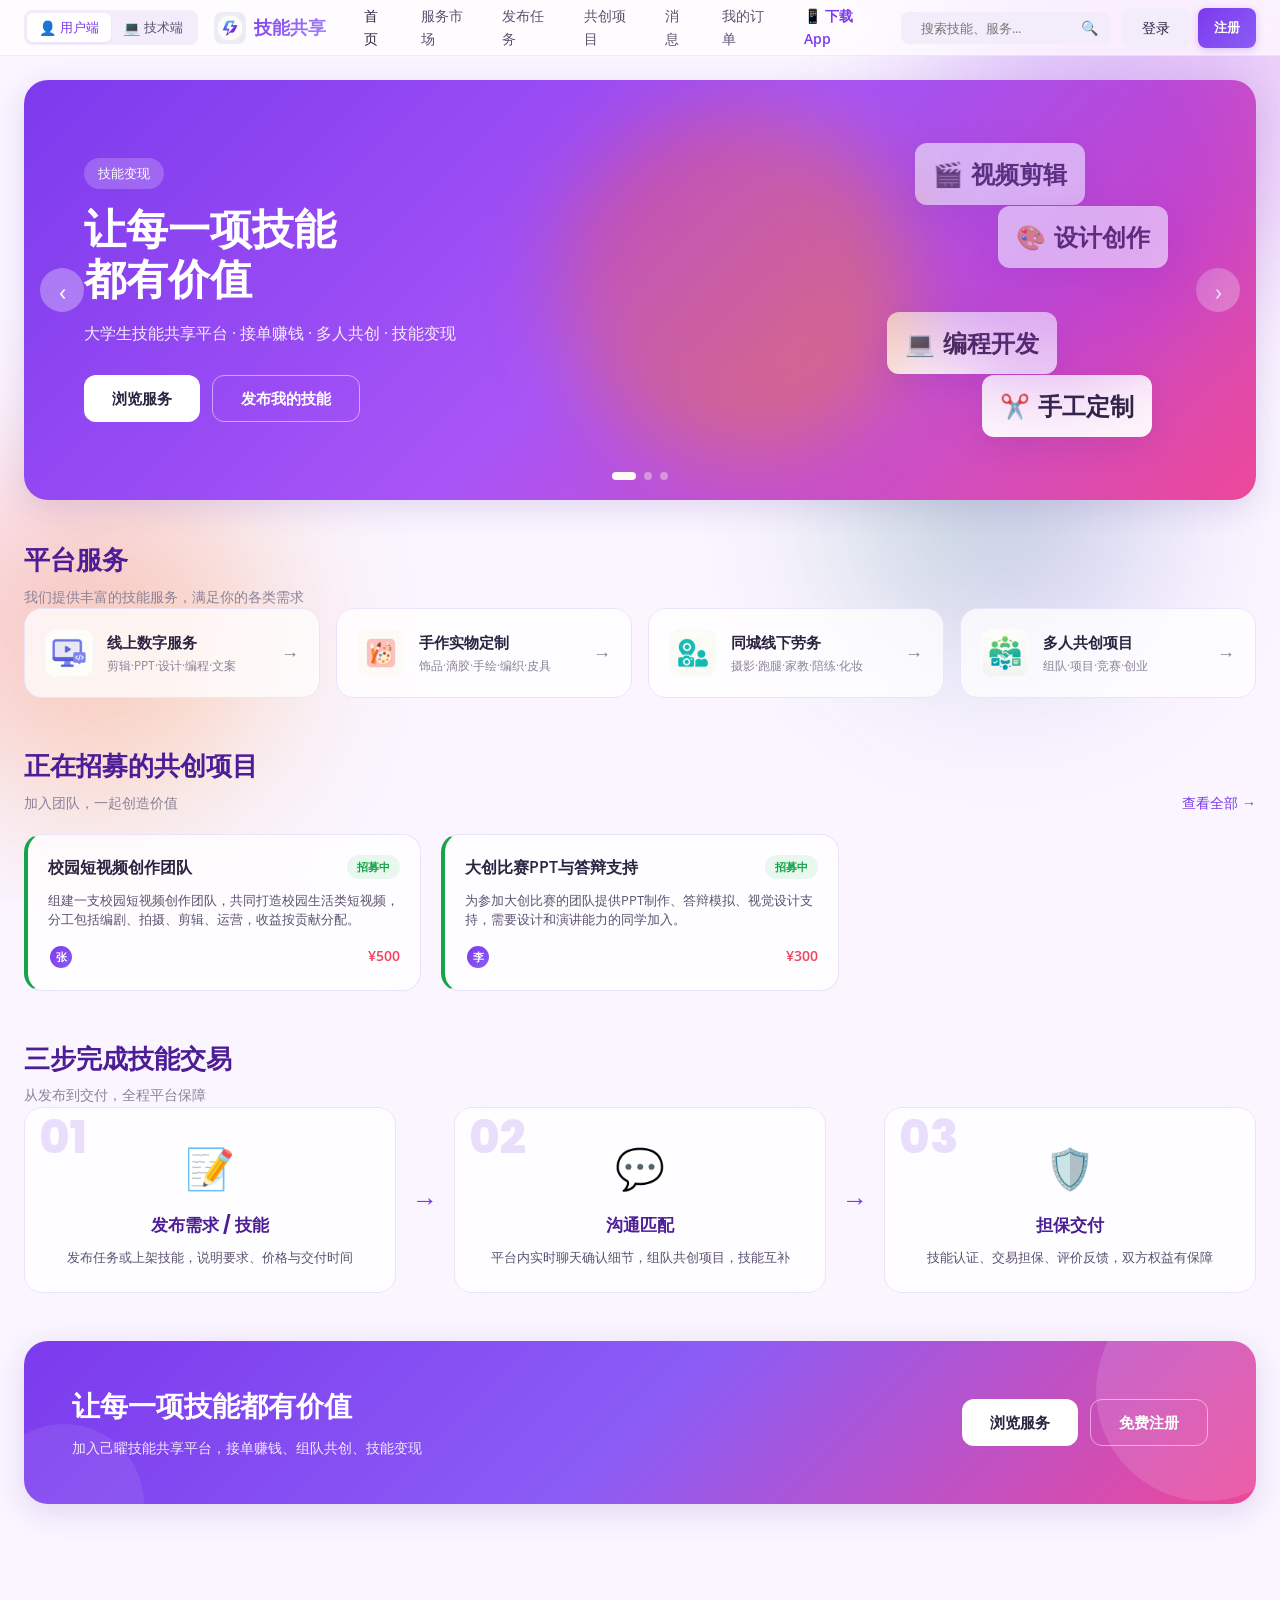
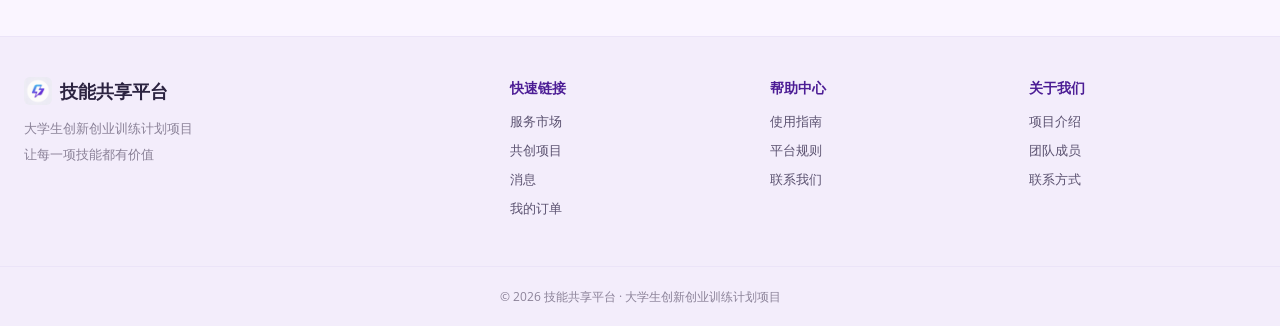
==== commit 41591d18: "网页美化：应用 UI UX Pro Max Vibrant 紫色主题，新增三步流程+CTA区块" ====
--- a/index.html
+++ b/index.html
@@ -4,7 +4,10 @@
     <meta charset="UTF-8">
     <meta name="viewport" content="width=device-width, initial-scale=1.0, interactive-widget=resizes-content">
     <title>技能共享平台 - 让每一项技能都有价值</title>
-    <link rel="stylesheet" href="css/style.css?v=20260830b">
+    <link rel="preconnect" href="https://fonts.googleapis.com">
+    <link rel="preconnect" href="https://fonts.gstatic.com" crossorigin>
+    <link href="https://fonts.googleapis.com/css2?family=Poppins:wght@500;600;700;800&family=Open+Sans:wght@400;600&display=swap" rel="stylesheet">
+    <link rel="stylesheet" href="css/style.css?v=20260902a">
 </head>
 <body>
 
@@ -167,6 +170,46 @@
             </div>
             <div class="project-grid" id="homeProjectGrid"></div>
         </div>
+
+        <div class="section reveal">
+            <h2 class="section-title">三步完成技能交易</h2>
+            <p class="section-subtitle">从发布到交付，全程平台保障</p>
+            <div class="steps-grid">
+                <div class="step-card">
+                    <div class="step-num">01</div>
+                    <div class="step-icon">📝</div>
+                    <h3>发布需求 / 技能</h3>
+                    <p>发布任务或上架技能，说明要求、价格与交付时间</p>
+                </div>
+                <div class="step-arrow">→</div>
+                <div class="step-card">
+                    <div class="step-num">02</div>
+                    <div class="step-icon">💬</div>
+                    <h3>沟通匹配</h3>
+                    <p>平台内实时聊天确认细节，组队共创项目，技能互补</p>
+                </div>
+                <div class="step-arrow">→</div>
+                <div class="step-card">
+                    <div class="step-num">03</div>
+                    <div class="step-icon">🛡️</div>
+                    <h3>担保交付</h3>
+                    <p>技能认证、交易担保、评价反馈，双方权益有保障</p>
+                </div>
+            </div>
+        </div>
+
+        <div class="section reveal">
+            <div class="cta-band">
+                <div class="cta-text">
+                    <h2>让每一项技能都有价值</h2>
+                    <p>加入己曜技能共享平台，接单赚钱、组队共创、技能变现</p>
+                </div>
+                <div class="cta-btns">
+                    <button class="btn-white" onclick="switchPage('service-market')">浏览服务</button>
+                    <button class="btn-outline-white" onclick="showRegisterModal()">免费注册</button>
+                </div>
+            </div>
+        </div>
     </section>
 
     <!-- ========== 服务市场（用户端） ========== -->
@@ -265,7 +308,10 @@
             <div class="msg-sidebar">
                 <div class="msg-sidebar-header">
                     <h3>消息</h3>
-                    <button class="new-chat-btn" onclick="showNewChatModal()">＋ 发起聊天</button>
+                    <div style="display:flex;gap:6px;">
+                        <button class="new-chat-btn" style="background:#7C3AED;" onclick="showCreateGroup()">👥 群聊</button>
+                        <button class="new-chat-btn" onclick="showNewChatModal()">＋ 聊天</button>
+                    </div>
                 </div>
                 <div class="msg-list" id="msgList"></div>
                 <div class="msg-empty" id="msgEmpty" style="display:none;">
@@ -604,6 +650,6 @@
 <!-- Toast -->
 <div class="toast" id="toast"></div>
 
-<script src="js/main.js?v=20260830b"></script>
+<script src="js/main.js?v=20260902a"></script>
 </body>
 </html>
--- a/css/style.css
+++ b/css/style.css
@@ -1,41 +1,47 @@
 /* ========== 全局变量与重置 ========== */
 :root {
-    --primary: #0071e3;
-    --primary-hover: #0077ed;
-    --primary-light: #e8f2ff;
-    --accent: #5e5ce6;
-    --accent2: #bf5af2;
-    --accent3: #ff375f;
-    --accent4: #ff9f0a;
-    --accent5: #30d158;
-    --text: #1d1d1f;
-    --text-secondary: #6e6e73;
-    --text-tertiary: #86868b;
-    --border: #d2d2d7;
-    --border-light: #e8e8ed;
-    --bg: #ffffff;
-    --bg-secondary: #f5f5f7;
-    --bg-tertiary: #fafafa;
-    --card-bg: rgba(255,255,255,0.72);
-    --shadow-sm: 0 1px 3px rgba(0,0,0,0.06);
-    --shadow-md: 0 4px 16px rgba(0,0,0,0.08);
-    --shadow-lg: 0 8px 32px rgba(0,0,0,0.12);
+    /* UI UX Pro Max 设计系统：Vibrant & Block-based（活力块状风） */
+    --primary: #7C3AED;            /* 主色：活力紫 */
+    --primary-hover: #6D28D9;
+    --primary-light: #EDE9FE;      /* 浅紫底 */
+    --accent: #8B5CF6;             /* 渐变副色 */
+    --accent2: #A78BFA;            /* Logo/装饰渐变 */
+    --accent3: #F43F5E;            /* 价格/危险/角标：玫红 */
+    --accent4: #F59E0B;            /* 状态橙：琥珀 */
+    --accent5: #16A34A;            /* 成功绿 */
+    --text: #2B2340;
+    --text-secondary: #5B5270;
+    --text-tertiary: #8B8298;
+    --heading: #4C1D95;            /* 标题前景色 */
+    --border: #D9CFF0;
+    --border-light: #EBE4F8;
+    --bg: #FAF5FF;
+    --bg-secondary: #F3EDFB;
+    --bg-tertiary: #F8F4FD;
+    --card-bg: rgba(255,255,255,0.75);
+    --shadow-sm: 0 1px 3px rgba(124,58,237,0.08);
+    --shadow-md: 0 4px 16px rgba(124,58,237,0.10);
+    --shadow-lg: 0 8px 32px rgba(76,29,149,0.14);
     --radius-sm: 8px;
     --radius-md: 12px;
     --radius-lg: 18px;
     --radius-xl: 24px;
     --nav-h: 56px;
+    --font-display: 'Poppins', -apple-system, "PingFang SC", "Microsoft YaHei", sans-serif;
+    --font-body: 'Open Sans', -apple-system, BlinkMacSystemFont, "PingFang SC", "Helvetica Neue", "Microsoft YaHei", sans-serif;
 }
 * { margin:0; padding:0; box-sizing:border-box; }
 html { scroll-behavior:smooth; }
 body {
-    font-family: -apple-system, BlinkMacSystemFont, "SF Pro Display", "PingFang SC", "Helvetica Neue", "Microsoft YaHei", sans-serif;
+    font-family: var(--font-body);
     color: var(--text);
     background: var(--bg);
     line-height: 1.6;
     min-height: 100vh;
     overflow-x: hidden;
 }
+h1, h2, h3, h4 { font-family: var(--font-display); color: var(--heading); font-weight: 700; }
+:focus-visible { outline: 2px solid var(--primary); outline-offset: 2px; border-radius: 4px; }
 a { color: inherit; text-decoration: none; cursor: pointer; }
 button { cursor: pointer; font-family: inherit; border: none; background: none; }
 input, select, textarea { font-family: inherit; font-size: 14px; }
@@ -43,14 +49,21 @@
 
 /* ========== 多彩背景装饰 ========== */
 .bg-decor { position: fixed; top:0; left:0; width:100%; height:100%; pointer-events:none; z-index:0; overflow:hidden; }
-.bg-blob { position: absolute; border-radius: 50%; filter: blur(80px); opacity: 0.35; animation: blobFloat 20s ease-in-out infinite; }
-.blob-1 { width: 400px; height: 400px; background: linear-gradient(135deg, #5e5ce6, #bf5af2); top: -100px; right: -50px; animation-delay: 0s; }
-.blob-2 { width: 350px; height: 350px; background: linear-gradient(135deg, #ff375f, #ff9f0a); bottom: 10%; left: -80px; animation-delay: -7s; }
-.blob-3 { width: 300px; height: 300px; background: linear-gradient(135deg, #30d158, #0071e3); top: 40%; right: 10%; animation-delay: -14s; }
+.bg-blob { position: absolute; border-radius: 50%; filter: blur(80px); opacity: 0.30; animation: blobFloat 20s ease-in-out infinite; }
+.blob-1 { width: 400px; height: 400px; background: linear-gradient(135deg, #8B5CF6, #C026D3); top: -100px; right: -50px; animation-delay: 0s; }
+.blob-2 { width: 350px; height: 350px; background: linear-gradient(135deg, #F43F5E, #F59E0B); bottom: 10%; left: -80px; animation-delay: -7s; }
+.blob-3 { width: 300px; height: 300px; background: linear-gradient(135deg, #16A34A, #8B5CF6); top: 40%; right: 10%; animation-delay: -14s; }
 @keyframes blobFloat {
     0%,100% { transform: translate(0,0) scale(1); }
     33% { transform: translate(30px,-40px) scale(1.1); }
     66% { transform: translate(-20px,30px) scale(0.95); }
+}
+
+/* ========== 减弱动效偏好 ========== */
+@media (prefers-reduced-motion: reduce) {
+    .bg-blob, .reveal, .float-card, .team-center, .shield-icon { animation: none !important; }
+    .reveal { opacity: 1; transform: none; transition: none; }
+    html { scroll-behavior: auto; }
 }
 
 /* ========== 滚动进入动画 ========== */
@@ -106,8 +119,8 @@
     padding: 0 4px; animation: badgePulse 2s infinite;
 }
 @keyframes badgePulse {
-    0%,100% { box-shadow: 0 0 0 0 rgba(255,55,95,0.4); }
-    50% { box-shadow: 0 0 0 6px rgba(255,55,95,0); }
+    0%,100% { box-shadow: 0 0 0 0 rgba(244,63,94,0.4); }
+    50% { box-shadow: 0 0 0 6px rgba(244,63,94,0); }
 }
 
 .nav-right { display: flex; align-items: center; gap: 12px; flex-shrink: 0; }
@@ -131,11 +144,13 @@
 
 /* ========== 按钮 ========== */
 .btn-primary {
-    background: var(--primary); color: #fff;
+    background: linear-gradient(135deg, var(--primary), var(--accent));
+    color: #fff;
     padding: 10px 20px; border-radius: var(--radius-sm);
-    font-size: 14px; font-weight: 500; transition: all 0.2s;
-}
-.btn-primary:hover { background: var(--primary-hover); transform: translateY(-1px); box-shadow: var(--shadow-md); }
+    font-size: 14px; font-weight: 600; transition: all 0.2s;
+    box-shadow: 0 2px 8px rgba(124,58,237,0.25);
+}
+.btn-primary:hover { background: linear-gradient(135deg, var(--primary-hover), var(--primary)); transform: translateY(-1px); box-shadow: var(--shadow-md); }
 .btn-primary.btn-sm { padding: 7px 16px; font-size: 13px; }
 .btn-primary.btn-block { width: 100%; padding: 12px; margin-top: 8px; }
 .btn-ghost {
@@ -160,12 +175,12 @@
 .carousel { position: relative; border-radius: var(--radius-xl); overflow: hidden; margin-bottom: 40px; box-shadow: var(--shadow-lg); }
 .carousel-track { display: flex; transition: transform 0.6s cubic-bezier(0.16,1,0.3,1); }
 .carousel-slide { min-width: 100%; height: 420px; display: flex; align-items: center; padding: 0 60px; position: relative; overflow: hidden; }
-.slide-1 { background: linear-gradient(135deg, #5e5ce6 0%, #bf5af2 50%, #ff375f 100%); }
-.slide-2 { background: linear-gradient(135deg, #0071e3 0%, #5e5ce6 50%, #bf5af2 100%); }
-.slide-3 { background: linear-gradient(135deg, #30d158 0%, #0071e3 50%, #5e5ce6 100%); }
+.slide-1 { background: linear-gradient(135deg, #7C3AED 0%, #A855F7 50%, #EC4899 100%); }
+.slide-2 { background: linear-gradient(135deg, #6366F1 0%, #8B5CF6 50%, #C026D3 100%); }
+.slide-3 { background: linear-gradient(135deg, #0EA5E9 0%, #6366F1 50%, #7C3AED 100%); }
 .slide-content { flex: 1; color: #fff; z-index: 2; }
 .slide-tag { display: inline-block; background: rgba(255,255,255,0.2); padding: 5px 14px; border-radius: 20px; font-size: 13px; margin-bottom: 16px; backdrop-filter: blur(10px); }
-.slide-content h1 { font-size: 42px; font-weight: 800; line-height: 1.2; margin-bottom: 16px; }
+.slide-content h1 { font-size: 42px; font-weight: 800; line-height: 1.2; margin-bottom: 16px; color: #fff; }
 .slide-content p { font-size: 16px; opacity: 0.9; margin-bottom: 28px; }
 .slide-btns { display: flex; gap: 12px; }
 .slide-visual { flex: 1; position: relative; height: 100%; z-index: 1; }
@@ -183,10 +198,10 @@
 .card-d { bottom: 15%; right: 8%; font-size: 24px; animation-delay: -3s; }
 @keyframes floatCard { 0%,100% { transform: translateY(0); } 50% { transform: translateY(-12px); } }
 .blob { position: absolute; border-radius: 50%; filter: blur(40px); opacity: 0.4; }
-.blob .blob-1 { width: 200px; height: 200px; background: #ff9f0a; top: 10%; right: 30%; }
-.blob .blob-2 { width: 150px; height: 150px; background: #30d158; bottom: 20%; right: 10%; }
-.blob .blob-3 { width: 180px; height: 180px; background: #ff375f; top: 20%; right: 15%; }
-.blob .blob-4 { width: 160px; height: 160px; background: #ff9f0a; bottom: 15%; right: 25%; }
+.blob .blob-1 { width: 200px; height: 200px; background: #F59E0B; top: 10%; right: 30%; }
+.blob .blob-2 { width: 150px; height: 150px; background: #16A34A; bottom: 20%; right: 10%; }
+.blob .blob-3 { width: 180px; height: 180px; background: #EC4899; top: 20%; right: 15%; }
+.blob .blob-4 { width: 160px; height: 160px; background: #F59E0B; bottom: 15%; right: 25%; }
 .team-avatar {
     position: absolute; width: 56px; height: 56px; border-radius: 50%;
     background: rgba(255,255,255,0.95); color: var(--primary);
@@ -300,7 +315,7 @@
     overflow: hidden; transition: all 0.3s; display: flex; flex-direction: column;
 }
 .task-card:hover { transform: translateY(-4px); box-shadow: var(--shadow-lg); }
-.task-cover { width: 100%; height: 140px; object-fit: cover; background: linear-gradient(135deg, #e8f2ff, #f0e6ff); display: flex; align-items: center; justify-content: center; font-size: 40px; }
+.task-cover { width: 100%; height: 140px; object-fit: cover; background: linear-gradient(135deg, #EDE9FE, #F5EFFF); display: flex; align-items: center; justify-content: center; font-size: 40px; }
 .task-cover img { width: 100%; height: 100%; object-fit: cover; }
 .task-body { padding: 16px; flex: 1; display: flex; flex-direction: column; }
 .task-header { display: flex; justify-content: space-between; align-items: flex-start; margin-bottom: 10px; }
@@ -337,6 +352,39 @@
 .project-member-avatar:first-child { margin-left: 0; }
 .project-budget { font-size: 14px; font-weight: 600; color: var(--accent3); }
 
+/* ========== 三步流程 ========== */
+.steps-grid { display: grid; grid-template-columns: 1fr auto 1fr auto 1fr; align-items: stretch; gap: 16px; }
+.step-card {
+    background: var(--card-bg); backdrop-filter: blur(20px);
+    border: 1px solid var(--border-light); border-radius: var(--radius-lg);
+    padding: 28px 24px 24px; text-align: center; position: relative;
+    transition: all 0.3s; overflow: hidden;
+}
+.step-card:hover { transform: translateY(-4px); box-shadow: var(--shadow-lg); border-color: var(--accent2); }
+.step-num {
+    position: absolute; top: 6px; left: 14px;
+    font-family: var(--font-display); font-size: 46px; font-weight: 800;
+    color: #E9DEFC; line-height: 1;
+}
+.step-icon { font-size: 40px; margin-bottom: 12px; }
+.step-card h3 { font-size: 17px; font-weight: 700; margin-bottom: 8px; }
+.step-card p { font-size: 13px; color: var(--text-secondary); line-height: 1.6; }
+.step-arrow { display: flex; align-items: center; justify-content: center; font-size: 26px; color: var(--primary); font-weight: 700; }
+
+/* ========== CTA 横幅 ========== */
+.cta-band {
+    background: linear-gradient(135deg, #7C3AED 0%, #8B5CF6 50%, #EC4899 100%);
+    border-radius: var(--radius-xl); padding: 44px 48px;
+    display: flex; align-items: center; justify-content: space-between; gap: 24px;
+    box-shadow: var(--shadow-lg); position: relative; overflow: hidden;
+}
+.cta-band::after { content: ''; position: absolute; right: -60px; top: -60px; width: 220px; height: 220px; border-radius: 50%; background: rgba(255,255,255,0.12); }
+.cta-band::before { content: ''; position: absolute; left: -40px; bottom: -80px; width: 160px; height: 160px; border-radius: 50%; background: rgba(255,255,255,0.08); }
+.cta-text { position: relative; z-index: 1; }
+.cta-text h2 { color: #fff; font-size: 28px; font-weight: 800; margin-bottom: 8px; font-family: var(--font-display); }
+.cta-text p { color: rgba(255,255,255,0.88); font-size: 14px; }
+.cta-btns { display: flex; gap: 12px; z-index: 1; flex-shrink: 0; }
+
 /* ========== 页面头部 ========== */
 .page-header-with-back { display: flex; align-items: center; gap: 16px; margin-bottom: 28px; }
 .page-header-with-back h1 { font-size: 28px; font-weight: 700; }
@@ -364,7 +412,7 @@
     border-radius: var(--radius-sm); font-size: 14px; outline: none;
     transition: all 0.2s; background: #fff;
 }
-.form-group input:focus, .form-group select:focus, .form-group textarea:focus { border-color: var(--primary); box-shadow: 0 0 0 3px rgba(0,113,227,0.1); }
+.form-group input:focus, .form-group select:focus, .form-group textarea:focus { border-color: var(--primary); box-shadow: 0 0 0 3px rgba(124,58,237,0.14); }
 .form-group textarea { resize: vertical; }
 .form-hint { font-size: 12px; color: var(--text-tertiary); margin-top: 4px; display: block; }
 .form-actions { display: flex; gap: 12px; margin-top: 8px; }
@@ -456,7 +504,7 @@
 .msg-file-btn { font-size: 20px; cursor: pointer; padding: 6px; border-radius: 8px; transition: all 0.2s; }
 .msg-file-btn:hover { background: var(--bg-secondary); }
 .msg-chat-input input { flex: 1; padding: 10px 14px; border: 1px solid var(--border); border-radius: 20px; font-size: 14px; outline: none; transition: all 0.2s; }
-.msg-chat-input input:focus { border-color: var(--primary); box-shadow: 0 0 0 3px rgba(0,113,227,0.1); }
+.msg-chat-input input:focus { border-color: var(--primary); box-shadow: 0 0 0 3px rgba(124,58,237,0.14); }
 
 /* ========== 订单 ========== */
 .order-tabs { display: flex; gap: 4px; margin-bottom: 24px; background: var(--bg-secondary); padding: 4px; border-radius: var(--radius-sm); width: fit-content; }
@@ -466,7 +514,7 @@
 .order-list { display: flex; flex-direction: column; gap: 16px; }
 .order-card { background: var(--card-bg); backdrop-filter: blur(20px); border: 1px solid var(--border-light); border-radius: var(--radius-lg); padding: 20px; display: flex; gap: 16px; transition: all 0.2s; }
 .order-card:hover { box-shadow: var(--shadow-md); }
-.order-cover { width: 100px; height: 100px; border-radius: var(--radius-md); object-fit: cover; background: linear-gradient(135deg, var(--primary-light), #f0e6ff); display: flex; align-items: center; justify-content: center; font-size: 32px; flex-shrink: 0; }
+.order-cover { width: 100px; height: 100px; border-radius: var(--radius-md); object-fit: cover; background: linear-gradient(135deg, #EDE9FE, #F5EFFF); display: flex; align-items: center; justify-content: center; font-size: 32px; flex-shrink: 0; }
 .order-cover img { width: 100%; height: 100%; object-fit: cover; border-radius: var(--radius-md); }
 .order-info { flex: 1; min-width: 0; }
 .order-header { display: flex; justify-content: space-between; align-items: flex-start; margin-bottom: 6px; }
@@ -547,8 +595,8 @@
 /* ========== Toast ========== */
 .toast { position: fixed; top: 80px; left: 50%; transform: translateX(-50%) translateY(-20px); background: rgba(0,0,0,0.8); color: #fff; padding: 12px 24px; border-radius: var(--radius-sm); font-size: 14px; z-index: 2000; opacity: 0; pointer-events: none; transition: all 0.3s; backdrop-filter: blur(10px); }
 .toast.show { opacity: 1; transform: translateX(-50%) translateY(0); }
-.toast.success { background: rgba(48,209,88,0.9); }
-.toast.error { background: rgba(255,55,95,0.9); }
+.toast.success { background: rgba(22,163,74,0.92); }
+.toast.error { background: rgba(244,63,94,0.92); }
 
 /* ========== 页脚 ========== */
 .footer { background: var(--bg-secondary); border-top: 1px solid var(--border-light); margin-top: 60px; position: relative; z-index: 1; }
@@ -583,8 +631,20 @@
     .service-grid, .project-grid { grid-template-columns: 1fr; }
     .form-row { grid-template-columns: 1fr; }
     .service-market-intro { grid-template-columns: 1fr; }
+    .steps-grid { grid-template-columns: 1fr; }
+    .step-arrow { transform: rotate(90deg); }
+    .cta-band { flex-direction: column; text-align: center; padding: 36px 24px; }
+    .cta-btns { width: 100%; justify-content: center; }
     .messages-container { flex-direction: column; height: calc(100vh - var(--nav-h) - 80px); height: calc(100dvh - var(--nav-h) - 80px); min-height: 0; }
     .msg-sidebar { width: 100%; max-height: 300px; }
     .footer-container { grid-template-columns: 1fr; }
     .modal-sm, .modal-md, .modal-lg { width: 100%; }
 }
+
+/* ========== 消息悬停删除 + 已读回执 ========== */
+.msg-row { display: flex; align-items: flex-end; gap: 6px; }
+.msg-row.self { justify-content: flex-start; flex-direction: row-reverse; }
+.msg-del { display: none; border: none; background: #F0F0F3; color: #E5484D; font-size: 11px; padding: 4px 9px; border-radius: 10px; cursor: pointer; }
+.msg-row:hover .msg-del { display: inline-block; }
+.msg-read { font-size: 9px; color: #86868b; margin: 1px 6px 0; text-align: right; }
+.msg-read.read { color: var(--primary); }
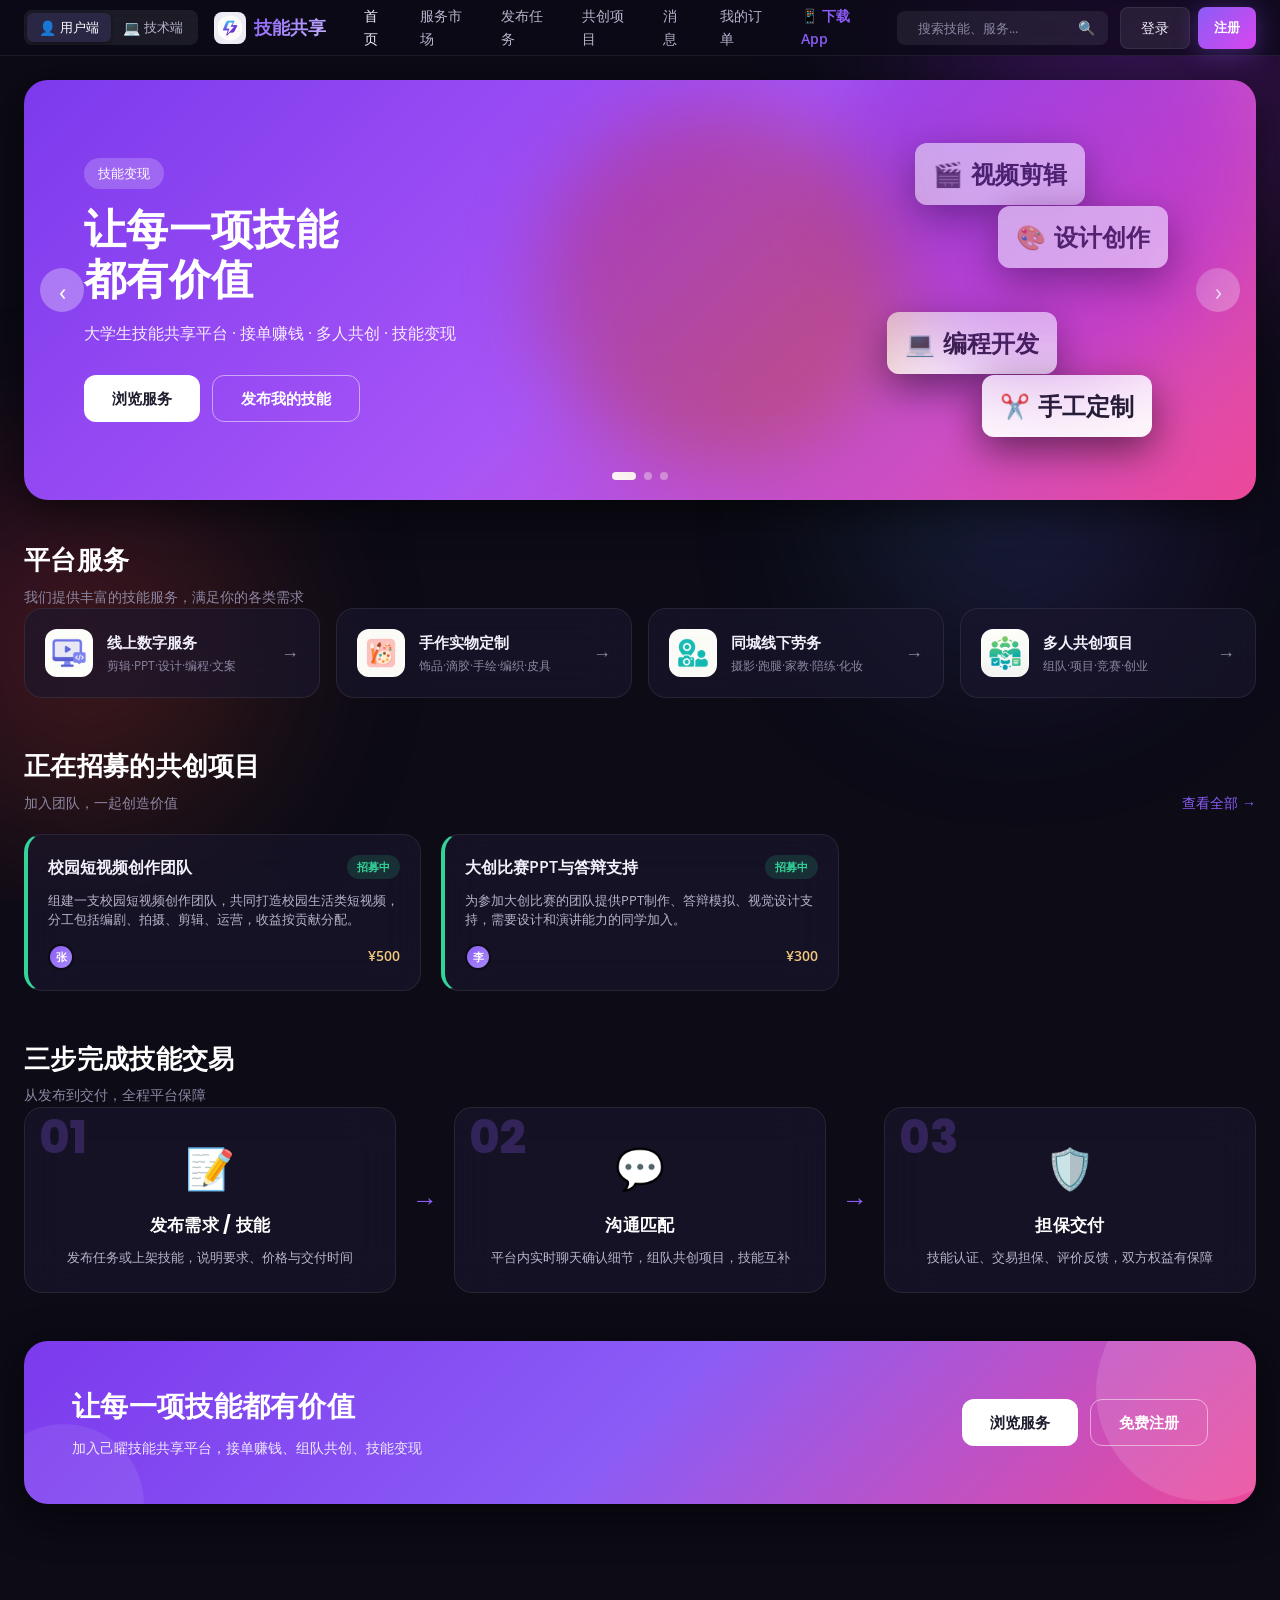
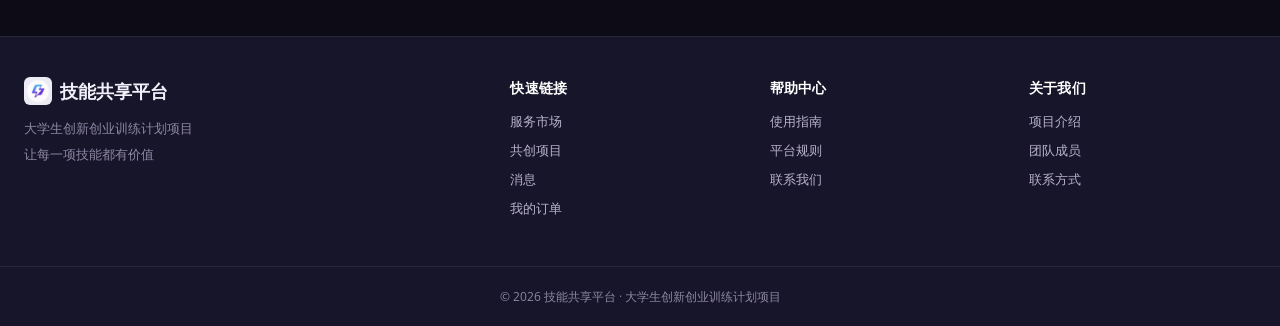
==== commit e146412c: "网页升级：深色高级感主题（深空底/极光渐变/玻璃卡片/鎏金价格/辉光微交互）" ====
--- a/index.html
+++ b/index.html
@@ -3,11 +3,12 @@
 <head>
     <meta charset="UTF-8">
     <meta name="viewport" content="width=device-width, initial-scale=1.0, interactive-widget=resizes-content">
+    <meta name="theme-color" content="#0C0B16">
     <title>技能共享平台 - 让每一项技能都有价值</title>
     <link rel="preconnect" href="https://fonts.googleapis.com">
     <link rel="preconnect" href="https://fonts.gstatic.com" crossorigin>
     <link href="https://fonts.googleapis.com/css2?family=Poppins:wght@500;600;700;800&family=Open+Sans:wght@400;600&display=swap" rel="stylesheet">
-    <link rel="stylesheet" href="css/style.css?v=20260902a">
+    <link rel="stylesheet" href="css/style.css?v=20260902b">
 </head>
 <body>
 
@@ -309,7 +310,7 @@
                 <div class="msg-sidebar-header">
                     <h3>消息</h3>
                     <div style="display:flex;gap:6px;">
-                        <button class="new-chat-btn" style="background:#7C3AED;" onclick="showCreateGroup()">👥 群聊</button>
+                        <button class="new-chat-btn" style="background:#8B5CF6;" onclick="showCreateGroup()">👥 群聊</button>
                         <button class="new-chat-btn" onclick="showNewChatModal()">＋ 聊天</button>
                     </div>
                 </div>
@@ -650,6 +651,6 @@
 <!-- Toast -->
 <div class="toast" id="toast"></div>
 
-<script src="js/main.js?v=20260902a"></script>
+<script src="js/main.js?v=20260902b"></script>
 </body>
 </html>
--- a/css/style.css
+++ b/css/style.css
@@ -1,32 +1,37 @@
 /* ========== 全局变量与重置 ========== */
 :root {
-    /* UI UX Pro Max 设计系统：Vibrant & Block-based（活力块状风） */
-    --primary: #7C3AED;            /* 主色：活力紫 */
-    --primary-hover: #6D28D9;
-    --primary-light: #EDE9FE;      /* 浅紫底 */
-    --accent: #8B5CF6;             /* 渐变副色 */
-    --accent2: #A78BFA;            /* Logo/装饰渐变 */
-    --accent3: #F43F5E;            /* 价格/危险/角标：玫红 */
-    --accent4: #F59E0B;            /* 状态橙：琥珀 */
-    --accent5: #16A34A;            /* 成功绿 */
-    --text: #2B2340;
-    --text-secondary: #5B5270;
-    --text-tertiary: #8B8298;
-    --heading: #4C1D95;            /* 标题前景色 */
-    --border: #D9CFF0;
-    --border-light: #EBE4F8;
-    --bg: #FAF5FF;
-    --bg-secondary: #F3EDFB;
-    --bg-tertiary: #F8F4FD;
-    --card-bg: rgba(255,255,255,0.75);
-    --shadow-sm: 0 1px 3px rgba(124,58,237,0.08);
-    --shadow-md: 0 4px 16px rgba(124,58,237,0.10);
-    --shadow-lg: 0 8px 32px rgba(76,29,149,0.14);
+    /* 深色高级感主题：深空底 + 极光渐变 + 玻璃拟态 + 鎏金价格 */
+    --primary: #8B5CF6;            /* 主色：亮紫 */
+    --primary-hover: #7C3AED;
+    --primary-light: rgba(139,92,246,0.16);   /* 浅紫选中底 */
+    --accent: #A78BFA;             /* 渐变副色 */
+    --accent2: #C4B5FD;            /* Logo/装饰渐变 */
+    --accent3: #FB7185;            /* 危险/角标：玫红 */
+    --accent4: #FBBF24;            /* 状态橙：琥珀 */
+    --accent5: #34D399;            /* 成功绿 */
+    --gold: #F0C97E;               /* 价格鎏金 */
+    --text: #F2F0FA;
+    --text-secondary: #B9B3CC;
+    --text-tertiary: #8D87A3;
+    --heading: #FFFFFF;            /* 标题前景色 */
+    --border: rgba(255,255,255,0.14);
+    --border-light: rgba(255,255,255,0.08);
+    --bg: #0C0B16;
+    --bg-secondary: #17152A;
+    --bg-tertiary: #1D1A33;
+    --surface: #161428;            /* 输入框/弹层等实体表面 */
+    --chip: #2A2745;               /* 激活标签底 */
+    --card-bg: rgba(26,23,46,0.62);
+    --shadow-sm: 0 1px 3px rgba(0,0,0,0.4);
+    --shadow-md: 0 6px 20px rgba(0,0,0,0.45);
+    --shadow-lg: 0 12px 40px rgba(0,0,0,0.55);
+    --glow: 0 4px 24px rgba(139,92,246,0.35);
     --radius-sm: 8px;
     --radius-md: 12px;
     --radius-lg: 18px;
     --radius-xl: 24px;
     --nav-h: 56px;
+    color-scheme: dark;
     --font-display: 'Poppins', -apple-system, "PingFang SC", "Microsoft YaHei", sans-serif;
     --font-body: 'Open Sans', -apple-system, BlinkMacSystemFont, "PingFang SC", "Helvetica Neue", "Microsoft YaHei", sans-serif;
 }
@@ -40,7 +45,12 @@
     min-height: 100vh;
     overflow-x: hidden;
 }
-h1, h2, h3, h4 { font-family: var(--font-display); color: var(--heading); font-weight: 700; }
+::selection { background: rgba(139,92,246,0.45); color: #fff; }
+::-webkit-scrollbar { width: 8px; height: 8px; }
+::-webkit-scrollbar-track { background: transparent; }
+::-webkit-scrollbar-thumb { background: rgba(139,92,246,0.35); border-radius: 4px; }
+::-webkit-scrollbar-thumb:hover { background: rgba(139,92,246,0.55); }
+h1, h2, h3, h4 { font-family: var(--font-display); color: var(--heading); font-weight: 700; letter-spacing: 0.3px; }
 :focus-visible { outline: 2px solid var(--primary); outline-offset: 2px; border-radius: 4px; }
 a { color: inherit; text-decoration: none; cursor: pointer; }
 button { cursor: pointer; font-family: inherit; border: none; background: none; }
@@ -49,10 +59,10 @@
 
 /* ========== 多彩背景装饰 ========== */
 .bg-decor { position: fixed; top:0; left:0; width:100%; height:100%; pointer-events:none; z-index:0; overflow:hidden; }
-.bg-blob { position: absolute; border-radius: 50%; filter: blur(80px); opacity: 0.30; animation: blobFloat 20s ease-in-out infinite; }
-.blob-1 { width: 400px; height: 400px; background: linear-gradient(135deg, #8B5CF6, #C026D3); top: -100px; right: -50px; animation-delay: 0s; }
-.blob-2 { width: 350px; height: 350px; background: linear-gradient(135deg, #F43F5E, #F59E0B); bottom: 10%; left: -80px; animation-delay: -7s; }
-.blob-3 { width: 300px; height: 300px; background: linear-gradient(135deg, #16A34A, #8B5CF6); top: 40%; right: 10%; animation-delay: -14s; }
+.bg-blob { position: absolute; border-radius: 50%; filter: blur(90px); opacity: 0.28; animation: blobFloat 20s ease-in-out infinite; }
+.blob-1 { width: 420px; height: 420px; background: linear-gradient(135deg, #6D28D9, #C026D3); top: -120px; right: -60px; animation-delay: 0s; }
+.blob-2 { width: 360px; height: 360px; background: linear-gradient(135deg, #BE185D, #B45309); bottom: 8%; left: -100px; animation-delay: -7s; }
+.blob-3 { width: 320px; height: 320px; background: linear-gradient(135deg, #047857, #6D28D9); top: 38%; right: 8%; animation-delay: -14s; }
 @keyframes blobFloat {
     0%,100% { transform: translate(0,0) scale(1); }
     33% { transform: translate(30px,-40px) scale(1.1); }
@@ -73,10 +83,10 @@
 /* ========== 导航栏 ========== */
 .navbar {
     position: sticky; top: 0; z-index: 100;
-    background: rgba(255,255,255,0.72);
-    backdrop-filter: saturate(180%) blur(20px);
-    -webkit-backdrop-filter: saturate(180%) blur(20px);
-    border-bottom: 1px solid rgba(0,0,0,0.06);
+    background: rgba(12,11,22,0.72);
+    backdrop-filter: saturate(160%) blur(20px);
+    -webkit-backdrop-filter: saturate(160%) blur(20px);
+    border-bottom: 1px solid rgba(255,255,255,0.07);
     height: var(--nav-h);
 }
 .nav-container {
@@ -85,7 +95,7 @@
 }
 /* 角色切换 - 移到logo左边 */
 .role-switch {
-    display: flex; background: var(--bg-secondary);
+    display: flex; background: rgba(255,255,255,0.07);
     border-radius: var(--radius-sm); padding: 3px;
     flex-shrink: 0;
 }
@@ -94,7 +104,7 @@
     color: var(--text-secondary); transition: all 0.2s;
     display: flex; align-items: center; gap: 4px;
 }
-.role-btn.active { background: #fff; color: var(--primary); box-shadow: var(--shadow-sm); font-weight: 500; }
+.role-btn.active { background: var(--chip); color: #fff; box-shadow: var(--shadow-sm); font-weight: 500; }
 .role-icon { font-size: 14px; }
 
 .logo { display: flex; align-items: center; gap: 8px; cursor: pointer; flex-shrink: 0; }
@@ -124,10 +134,12 @@
 }
 
 .nav-right { display: flex; align-items: center; gap: 12px; flex-shrink: 0; }
-.search-box { display: flex; align-items: center; background: var(--bg-secondary); border-radius: var(--radius-sm); padding: 0 4px 0 12px; }
-.search-box input { border: none; background: transparent; outline: none; padding: 7px 8px; width: 160px; font-size: 13px; }
+.search-box { display: flex; align-items: center; background: rgba(255,255,255,0.07); border-radius: var(--radius-sm); padding: 0 4px 0 12px; border: 1px solid transparent; transition: border-color 0.2s; }
+.search-box:focus-within { border-color: rgba(139,92,246,0.5); }
+.search-box input { border: none; background: transparent; outline: none; padding: 7px 8px; width: 160px; font-size: 13px; color: var(--text); }
+.search-box input::placeholder { color: var(--text-tertiary); }
 .search-box button { padding: 5px 8px; font-size: 14px; border-radius: 6px; }
-.search-box button:hover { background: var(--border-light); }
+.search-box button:hover { background: rgba(255,255,255,0.1); }
 
 .user-area { display: flex; gap: 8px; }
 .user-info { display: flex; align-items: center; gap: 8px; }
@@ -144,23 +156,24 @@
 
 /* ========== 按钮 ========== */
 .btn-primary {
-    background: linear-gradient(135deg, var(--primary), var(--accent));
+    background: linear-gradient(135deg, #8B5CF6, #D946EF);
     color: #fff;
     padding: 10px 20px; border-radius: var(--radius-sm);
     font-size: 14px; font-weight: 600; transition: all 0.2s;
-    box-shadow: 0 2px 8px rgba(124,58,237,0.25);
-}
-.btn-primary:hover { background: linear-gradient(135deg, var(--primary-hover), var(--primary)); transform: translateY(-1px); box-shadow: var(--shadow-md); }
+    box-shadow: var(--glow);
+}
+.btn-primary:hover { background: linear-gradient(135deg, #7C3AED, #C026D3); transform: translateY(-1px); box-shadow: 0 6px 28px rgba(168,85,247,0.5); }
 .btn-primary.btn-sm { padding: 7px 16px; font-size: 13px; }
 .btn-primary.btn-block { width: 100%; padding: 12px; margin-top: 8px; }
 .btn-ghost {
-    background: var(--bg-secondary); color: var(--text);
+    background: rgba(255,255,255,0.08); color: var(--text);
     padding: 10px 20px; border-radius: var(--radius-sm);
     font-size: 14px; font-weight: 500; transition: all 0.2s;
-}
-.btn-ghost:hover { background: var(--border-light); }
+    border: 1px solid rgba(255,255,255,0.08);
+}
+.btn-ghost:hover { background: rgba(255,255,255,0.14); border-color: rgba(255,255,255,0.16); }
 .btn-ghost.btn-sm { padding: 7px 16px; font-size: 13px; }
-.btn-white { background: #fff; color: var(--text); padding: 12px 28px; border-radius: var(--radius-md); font-size: 15px; font-weight: 600; transition: all 0.2s; }
+.btn-white { background: #fff; color: #1D1D2E; padding: 12px 28px; border-radius: var(--radius-md); font-size: 15px; font-weight: 600; transition: all 0.2s; }
 .btn-white:hover { transform: translateY(-2px); box-shadow: var(--shadow-lg); }
 .btn-outline-white { background: transparent; color: #fff; border: 1.5px solid rgba(255,255,255,0.5); padding: 12px 28px; border-radius: var(--radius-md); font-size: 15px; font-weight: 600; transition: all 0.2s; }
 .btn-outline-white:hover { background: rgba(255,255,255,0.15); border-color: #fff; }
@@ -191,7 +204,7 @@
     display: flex; align-items: center; gap: 8px;
     animation: floatCard 4s ease-in-out infinite;
 }
-.float-card span { color: var(--text); }
+.float-card span { color: #1D1D2E; }
 .card-a { top: 15%; right: 20%; font-size: 24px; animation-delay: 0s; }
 .card-b { top: 30%; right: 5%; font-size: 24px; animation-delay: -1s; }
 .card-c { bottom: 30%; right: 25%; font-size: 24px; animation-delay: -2s; }
@@ -284,24 +297,25 @@
 .service-card:hover { transform: translateY(-6px); box-shadow: var(--shadow-lg); }
 .service-cover {
     width: 100%; height: 180px; object-fit: cover;
-    background: linear-gradient(135deg, var(--primary-light), #f0e6ff);
+    background: linear-gradient(135deg, #221E3E, #33265C);
     display: flex; align-items: center; justify-content: center;
-    font-size: 48px; position: relative;
-}
-.service-cover img { width: 100%; height: 100%; object-fit: cover; }
+    font-size: 48px; position: relative; overflow: hidden;
+}
+.service-cover img { width: 100%; height: 100%; object-fit: cover; transition: transform 0.5s cubic-bezier(0.16,1,0.3,1); }
+.service-card:hover .service-cover img { transform: scale(1.06); }
 .service-tag-badge {
     position: absolute; top: 12px; left: 12px;
-    background: rgba(255,255,255,0.9); backdrop-filter: blur(10px);
+    background: rgba(12,11,22,0.65); backdrop-filter: blur(10px);
     padding: 4px 10px; border-radius: 20px; font-size: 11px; font-weight: 600;
-    color: var(--primary);
+    color: var(--accent2);
 }
 .service-body { padding: 16px; }
 .service-title { font-size: 16px; font-weight: 600; margin-bottom: 8px; line-height: 1.4; }
 .service-desc { font-size: 13px; color: var(--text-secondary); margin-bottom: 12px; line-height: 1.5; display: -webkit-box; -webkit-line-clamp: 2; -webkit-box-orient: vertical; overflow: hidden; }
 .service-tags { display: flex; flex-wrap: wrap; gap: 6px; margin-bottom: 12px; }
-.service-tag { background: var(--bg-secondary); padding: 3px 10px; border-radius: 12px; font-size: 11px; color: var(--text-secondary); }
+.service-tag { background: rgba(255,255,255,0.07); padding: 3px 10px; border-radius: 12px; font-size: 11px; color: var(--text-secondary); }
 .service-footer { display: flex; justify-content: space-between; align-items: center; }
-.service-price { font-size: 20px; font-weight: 700; color: var(--accent3); }
+.service-price { font-size: 20px; font-weight: 700; color: var(--gold); }
 .service-price small { font-size: 12px; font-weight: 400; color: var(--text-tertiary); }
 .service-seller { display: flex; align-items: center; gap: 6px; }
 .service-seller-avatar { width: 24px; height: 24px; border-radius: 50%; background: linear-gradient(135deg, var(--primary), var(--accent)); color: #fff; display: flex; align-items: center; justify-content: center; font-size: 11px; font-weight: 600; }
@@ -315,14 +329,14 @@
     overflow: hidden; transition: all 0.3s; display: flex; flex-direction: column;
 }
 .task-card:hover { transform: translateY(-4px); box-shadow: var(--shadow-lg); }
-.task-cover { width: 100%; height: 140px; object-fit: cover; background: linear-gradient(135deg, #EDE9FE, #F5EFFF); display: flex; align-items: center; justify-content: center; font-size: 40px; }
+.task-cover { width: 100%; height: 140px; object-fit: cover; background: linear-gradient(135deg, #221E3E, #33265C); display: flex; align-items: center; justify-content: center; font-size: 40px; }
 .task-cover img { width: 100%; height: 100%; object-fit: cover; }
 .task-body { padding: 16px; flex: 1; display: flex; flex-direction: column; }
 .task-header { display: flex; justify-content: space-between; align-items: flex-start; margin-bottom: 10px; }
 .task-title { font-size: 16px; font-weight: 600; line-height: 1.4; flex: 1; margin-right: 10px; }
-.task-budget { font-size: 18px; font-weight: 700; color: var(--accent3); white-space: nowrap; }
+.task-budget { font-size: 18px; font-weight: 700; color: var(--gold); white-space: nowrap; }
 .task-meta { display: flex; flex-wrap: wrap; gap: 8px; margin-bottom: 10px; }
-.task-meta-item { display: flex; align-items: center; gap: 4px; font-size: 12px; color: var(--text-secondary); background: var(--bg-secondary); padding: 3px 8px; border-radius: 12px; }
+.task-meta-item { display: flex; align-items: center; gap: 4px; font-size: 12px; color: var(--text-secondary); background: rgba(255,255,255,0.07); padding: 3px 8px; border-radius: 12px; }
 .task-desc { font-size: 13px; color: var(--text-secondary); line-height: 1.5; margin-bottom: 12px; display: -webkit-box; -webkit-line-clamp: 2; -webkit-box-orient: vertical; overflow: hidden; flex: 1; }
 .task-footer { display: flex; justify-content: space-between; align-items: center; }
 .task-publisher { font-size: 12px; color: var(--text-tertiary); }
@@ -342,15 +356,15 @@
 .project-header { display: flex; justify-content: space-between; align-items: flex-start; margin-bottom: 10px; }
 .project-name { font-size: 16px; font-weight: 600; }
 .project-status { font-size: 11px; padding: 3px 10px; border-radius: 12px; font-weight: 600; }
-.project-status.recruiting { background: #e8f8ee; color: var(--accent5); }
-.project-status.in-progress { background: #fff4e5; color: var(--accent4); }
+.project-status.recruiting { background: rgba(52,211,153,0.15); color: var(--accent5); }
+.project-status.in-progress { background: rgba(251,191,36,0.15); color: var(--accent4); }
 .project-status.completed { background: var(--bg-secondary); color: var(--text-tertiary); }
 .project-desc { font-size: 13px; color: var(--text-secondary); margin-bottom: 14px; line-height: 1.5; display: -webkit-box; -webkit-line-clamp: 2; -webkit-box-orient: vertical; overflow: hidden; }
 .project-footer { display: flex; justify-content: space-between; align-items: center; }
 .project-members { display: flex; }
-.project-member-avatar { width: 26px; height: 26px; border-radius: 50%; border: 2px solid #fff; margin-left: -8px; background: linear-gradient(135deg, var(--primary), var(--accent)); color: #fff; display: flex; align-items: center; justify-content: center; font-size: 11px; font-weight: 600; }
+.project-member-avatar { width: 26px; height: 26px; border-radius: 50%; border: 2px solid var(--bg); margin-left: -8px; background: linear-gradient(135deg, var(--primary), var(--accent)); color: #fff; display: flex; align-items: center; justify-content: center; font-size: 11px; font-weight: 600; }
 .project-member-avatar:first-child { margin-left: 0; }
-.project-budget { font-size: 14px; font-weight: 600; color: var(--accent3); }
+.project-budget { font-size: 14px; font-weight: 600; color: var(--gold); }
 
 /* ========== 三步流程 ========== */
 .steps-grid { display: grid; grid-template-columns: 1fr auto 1fr auto 1fr; align-items: stretch; gap: 16px; }
@@ -364,7 +378,7 @@
 .step-num {
     position: absolute; top: 6px; left: 14px;
     font-family: var(--font-display); font-size: 46px; font-weight: 800;
-    color: #E9DEFC; line-height: 1;
+    color: rgba(139,92,246,0.25); line-height: 1;
 }
 .step-icon { font-size: 40px; margin-bottom: 12px; }
 .step-card h3 { font-size: 17px; font-weight: 700; margin-bottom: 8px; }
@@ -399,7 +413,7 @@
 .filter-btn { padding: 6px 14px; border-radius: 20px; font-size: 13px; color: var(--text-secondary); background: var(--bg-secondary); transition: all 0.2s; }
 .filter-btn:hover { background: var(--border-light); }
 .filter-btn.active { background: var(--primary); color: #fff; }
-.sort-select { padding: 6px 12px; border-radius: var(--radius-sm); border: 1px solid var(--border); font-size: 13px; background: #fff; outline: none; }
+.sort-select { padding: 6px 12px; border-radius: var(--radius-sm); border: 1px solid var(--border); font-size: 13px; background: var(--surface); color: var(--text); outline: none; }
 
 /* ========== 表单 ========== */
 .form-card { background: var(--card-bg); backdrop-filter: blur(20px); border: 1px solid var(--border-light); border-radius: var(--radius-xl); padding: 32px; max-width: 800px; }
@@ -410,9 +424,10 @@
 .form-group input, .form-group select, .form-group textarea {
     width: 100%; padding: 10px 14px; border: 1px solid var(--border);
     border-radius: var(--radius-sm); font-size: 14px; outline: none;
-    transition: all 0.2s; background: #fff;
-}
-.form-group input:focus, .form-group select:focus, .form-group textarea:focus { border-color: var(--primary); box-shadow: 0 0 0 3px rgba(124,58,237,0.14); }
+    transition: all 0.2s; background: var(--surface); color: var(--text);
+}
+.form-group input::placeholder, .form-group textarea::placeholder { color: var(--text-tertiary); }
+.form-group input:focus, .form-group select:focus, .form-group textarea:focus { border-color: var(--primary); box-shadow: 0 0 0 3px rgba(139,92,246,0.18); }
 .form-group textarea { resize: vertical; }
 .form-hint { font-size: 12px; color: var(--text-tertiary); margin-top: 4px; display: block; }
 .form-actions { display: flex; gap: 12px; margin-top: 8px; }
@@ -462,7 +477,7 @@
     /* 大屏窗口保持原来的最小高度，矮窗口不再强制 500px（否则输入栏会被顶出屏幕） */
     .messages-container { min-height: 500px; }
 }
-.msg-sidebar { width: 320px; border-right: 1px solid var(--border-light); display: flex; flex-direction: column; background: rgba(255,255,255,0.5); min-height: 0; }
+.msg-sidebar { width: 320px; border-right: 1px solid var(--border-light); display: flex; flex-direction: column; background: rgba(255,255,255,0.03); min-height: 0; }
 .msg-sidebar-header { padding: 16px 20px; border-bottom: 1px solid var(--border-light); display: flex; align-items: center; justify-content: space-between; gap: 10px; }
 .new-chat-btn { background: var(--primary); color: #fff; font-size: 12px; font-weight: 600; padding: 6px 12px; border-radius: 16px; white-space: nowrap; transition: all 0.2s; }
 .new-chat-btn:hover { background: var(--primary-hover); }
@@ -493,50 +508,51 @@
 .msg-chat-header-sub { font-size: 12px; color: var(--text-tertiary); }
 .msg-chat-body { flex: 1; overflow-y: auto; padding: 20px; display: flex; flex-direction: column; gap: 12px; min-height: 0; }
 .msg-bubble { max-width: 70%; padding: 10px 14px; border-radius: 16px; font-size: 14px; line-height: 1.5; word-break: break-word; position: relative; }
-.msg-bubble.self { align-self: flex-end; background: var(--primary); color: #fff; border-bottom-right-radius: 4px; }
+.msg-bubble.self { align-self: flex-end; background: linear-gradient(135deg, #8B5CF6, #7C3AED); color: #fff; border-bottom-right-radius: 4px; }
 .msg-bubble.other { align-self: flex-start; background: var(--bg-secondary); color: var(--text); border-bottom-left-radius: 4px; }
 .msg-bubble .msg-time { font-size: 10px; opacity: 0.6; margin-top: 4px; text-align: right; }
 .msg-bubble.system { align-self: center; background: transparent; color: var(--text-tertiary); font-size: 12px; max-width: 100%; text-align: center; padding: 4px; }
 .msg-bubble img { max-width: 200px; border-radius: 8px; margin-top: 4px; }
 .msg-bubble .msg-file { display: flex; align-items: center; gap: 8px; background: rgba(255,255,255,0.2); padding: 8px 12px; border-radius: 8px; margin-top: 4px; }
-.msg-bubble.other .msg-file { background: rgba(0,0,0,0.05); }
+.msg-bubble.other .msg-file { background: rgba(255,255,255,0.08); }
 .msg-chat-input { display: flex; align-items: center; gap: 10px; padding: 12px 16px; border-top: 1px solid var(--border-light); flex-shrink: 0; }
 .msg-file-btn { font-size: 20px; cursor: pointer; padding: 6px; border-radius: 8px; transition: all 0.2s; }
 .msg-file-btn:hover { background: var(--bg-secondary); }
-.msg-chat-input input { flex: 1; padding: 10px 14px; border: 1px solid var(--border); border-radius: 20px; font-size: 14px; outline: none; transition: all 0.2s; }
-.msg-chat-input input:focus { border-color: var(--primary); box-shadow: 0 0 0 3px rgba(124,58,237,0.14); }
+.msg-chat-input input { flex: 1; padding: 10px 14px; border: 1px solid var(--border); border-radius: 20px; font-size: 14px; outline: none; transition: all 0.2s; background: var(--surface); color: var(--text); }
+.msg-chat-input input::placeholder { color: var(--text-tertiary); }
+.msg-chat-input input:focus { border-color: var(--primary); box-shadow: 0 0 0 3px rgba(139,92,246,0.18); }
 
 /* ========== 订单 ========== */
 .order-tabs { display: flex; gap: 4px; margin-bottom: 24px; background: var(--bg-secondary); padding: 4px; border-radius: var(--radius-sm); width: fit-content; }
 .order-tab { padding: 8px 20px; border-radius: 6px; font-size: 14px; color: var(--text-secondary); transition: all 0.2s; }
 .order-tab:hover { color: var(--text); }
-.order-tab.active { background: #fff; color: var(--text); font-weight: 600; box-shadow: var(--shadow-sm); }
+.order-tab.active { background: var(--chip); color: #fff; font-weight: 600; box-shadow: var(--shadow-sm); }
 .order-list { display: flex; flex-direction: column; gap: 16px; }
 .order-card { background: var(--card-bg); backdrop-filter: blur(20px); border: 1px solid var(--border-light); border-radius: var(--radius-lg); padding: 20px; display: flex; gap: 16px; transition: all 0.2s; }
 .order-card:hover { box-shadow: var(--shadow-md); }
-.order-cover { width: 100px; height: 100px; border-radius: var(--radius-md); object-fit: cover; background: linear-gradient(135deg, #EDE9FE, #F5EFFF); display: flex; align-items: center; justify-content: center; font-size: 32px; flex-shrink: 0; }
+.order-cover { width: 100px; height: 100px; border-radius: var(--radius-md); object-fit: cover; background: linear-gradient(135deg, #221E3E, #33265C); display: flex; align-items: center; justify-content: center; font-size: 32px; flex-shrink: 0; }
 .order-cover img { width: 100%; height: 100%; object-fit: cover; border-radius: var(--radius-md); }
 .order-info { flex: 1; min-width: 0; }
 .order-header { display: flex; justify-content: space-between; align-items: flex-start; margin-bottom: 6px; }
 .order-title { font-size: 16px; font-weight: 600; }
 .order-type-badge { font-size: 11px; padding: 2px 8px; border-radius: 10px; font-weight: 600; margin-left: 8px; }
-.order-type-badge.service { background: var(--primary-light); color: var(--primary); }
-.order-type-badge.task { background: #fff4e5; color: var(--accent4); }
+.order-type-badge.service { background: var(--primary-light); color: var(--accent2); }
+.order-type-badge.task { background: rgba(251,191,36,0.15); color: var(--accent4); }
 .order-meta { font-size: 13px; color: var(--text-secondary); margin-bottom: 4px; }
-.order-price { font-size: 18px; font-weight: 700; color: var(--accent3); }
+.order-price { font-size: 18px; font-weight: 700; color: var(--gold); }
 .order-actions { display: flex; flex-direction: column; gap: 8px; align-items: flex-end; justify-content: center; }
 .order-status { font-size: 13px; font-weight: 600; padding: 4px 12px; border-radius: 12px; }
-.order-status.pending { background: #fff4e5; color: var(--accent4); }
-.order-status.progress { background: var(--primary-light); color: var(--primary); }
-.order-status.completed { background: #e8f8ee; color: var(--accent5); }
+.order-status.pending { background: rgba(251,191,36,0.15); color: var(--accent4); }
+.order-status.progress { background: var(--primary-light); color: var(--accent2); }
+.order-status.completed { background: rgba(52,211,153,0.15); color: var(--accent5); }
 .order-status.cancelled { background: var(--bg-secondary); color: var(--text-tertiary); }
 .order-action-btn { padding: 6px 14px; border-radius: var(--radius-sm); font-size: 12px; font-weight: 500; transition: all 0.2s; }
 .order-action-btn.primary { background: var(--primary); color: #fff; }
 .order-action-btn.primary:hover { background: var(--primary-hover); }
 .order-action-btn.ghost { background: var(--bg-secondary); color: var(--text); }
 .order-action-btn.ghost:hover { background: var(--border-light); }
-.order-action-btn.danger { background: #ffe5e5; color: var(--accent3); }
-.order-action-btn.danger:hover { background: #ffd0d0; }
+.order-action-btn.danger { background: rgba(251,113,133,0.15); color: var(--accent3); }
+.order-action-btn.danger:hover { background: rgba(251,113,133,0.3); }
 .order-chat-btn { position: relative; }
 .order-chat-btn .chat-badge { position: absolute; top: -4px; right: -4px; background: var(--accent3); color: #fff; font-size: 9px; min-width: 14px; height: 14px; border-radius: 7px; display: flex; align-items: center; justify-content: center; padding: 0 3px; }
 
@@ -546,10 +562,10 @@
 .empty-state p { font-size: 15px; }
 
 /* ========== 弹窗 ========== */
-.modal { position: fixed; top: 0; left: 0; width: 100%; height: 100%; background: rgba(0,0,0,0.4); backdrop-filter: blur(4px); z-index: 1000; display: none; align-items: center; justify-content: center; padding: 20px; }
+.modal { position: fixed; top: 0; left: 0; width: 100%; height: 100%; background: rgba(5,4,12,0.65); backdrop-filter: blur(6px); z-index: 1000; display: none; align-items: center; justify-content: center; padding: 20px; }
 .modal.active { display: flex; animation: modalFadeIn 0.2s ease; }
 @keyframes modalFadeIn { from { opacity: 0; } to { opacity: 1; } }
-.modal-content { background: #fff; border-radius: var(--radius-xl); max-height: 90vh; overflow-y: auto; animation: modalSlideUp 0.3s cubic-bezier(0.16,1,0.3,1); box-shadow: var(--shadow-lg); }
+.modal-content { background: #151327; border: 1px solid rgba(255,255,255,0.08); border-radius: var(--radius-xl); max-height: 90vh; overflow-y: auto; animation: modalSlideUp 0.3s cubic-bezier(0.16,1,0.3,1); box-shadow: var(--shadow-lg); }
 @keyframes modalSlideUp { from { transform: translateY(20px); opacity: 0; } to { transform: translateY(0); opacity: 1; } }
 .modal-sm { width: 400px; }
 .modal-md { width: 560px; }
@@ -563,10 +579,10 @@
 .modal-tip a { color: var(--primary); cursor: pointer; }
 
 /* 详情弹窗内容 */
-.detail-cover { width: 100%; height: 240px; object-fit: cover; border-radius: var(--radius-md); margin-bottom: 16px; background: linear-gradient(135deg, var(--primary-light), #f0e6ff); display: flex; align-items: center; justify-content: center; font-size: 64px; }
+.detail-cover { width: 100%; height: 240px; object-fit: cover; border-radius: var(--radius-md); margin-bottom: 16px; background: linear-gradient(135deg, #221E3E, #33265C); display: flex; align-items: center; justify-content: center; font-size: 64px; }
 .detail-cover img { width: 100%; height: 100%; object-fit: cover; border-radius: var(--radius-md); }
 .detail-title { font-size: 22px; font-weight: 700; margin-bottom: 8px; }
-.detail-price { font-size: 24px; font-weight: 700; color: var(--accent3); margin-bottom: 12px; }
+.detail-price { font-size: 24px; font-weight: 700; color: var(--gold); margin-bottom: 12px; }
 .detail-meta { display: flex; flex-wrap: wrap; gap: 12px; margin-bottom: 16px; }
 .detail-meta-item { font-size: 13px; color: var(--text-secondary); display: flex; align-items: center; gap: 4px; }
 .detail-section { margin-bottom: 16px; }
@@ -644,7 +660,7 @@
 /* ========== 消息悬停删除 + 已读回执 ========== */
 .msg-row { display: flex; align-items: flex-end; gap: 6px; }
 .msg-row.self { justify-content: flex-start; flex-direction: row-reverse; }
-.msg-del { display: none; border: none; background: #F0F0F3; color: #E5484D; font-size: 11px; padding: 4px 9px; border-radius: 10px; cursor: pointer; }
+.msg-del { display: none; border: none; background: rgba(251,113,133,0.15); color: #FB7185; font-size: 11px; padding: 4px 9px; border-radius: 10px; cursor: pointer; }
 .msg-row:hover .msg-del { display: inline-block; }
 .msg-read { font-size: 9px; color: #86868b; margin: 1px 6px 0; text-align: right; }
 .msg-read.read { color: var(--primary); }
